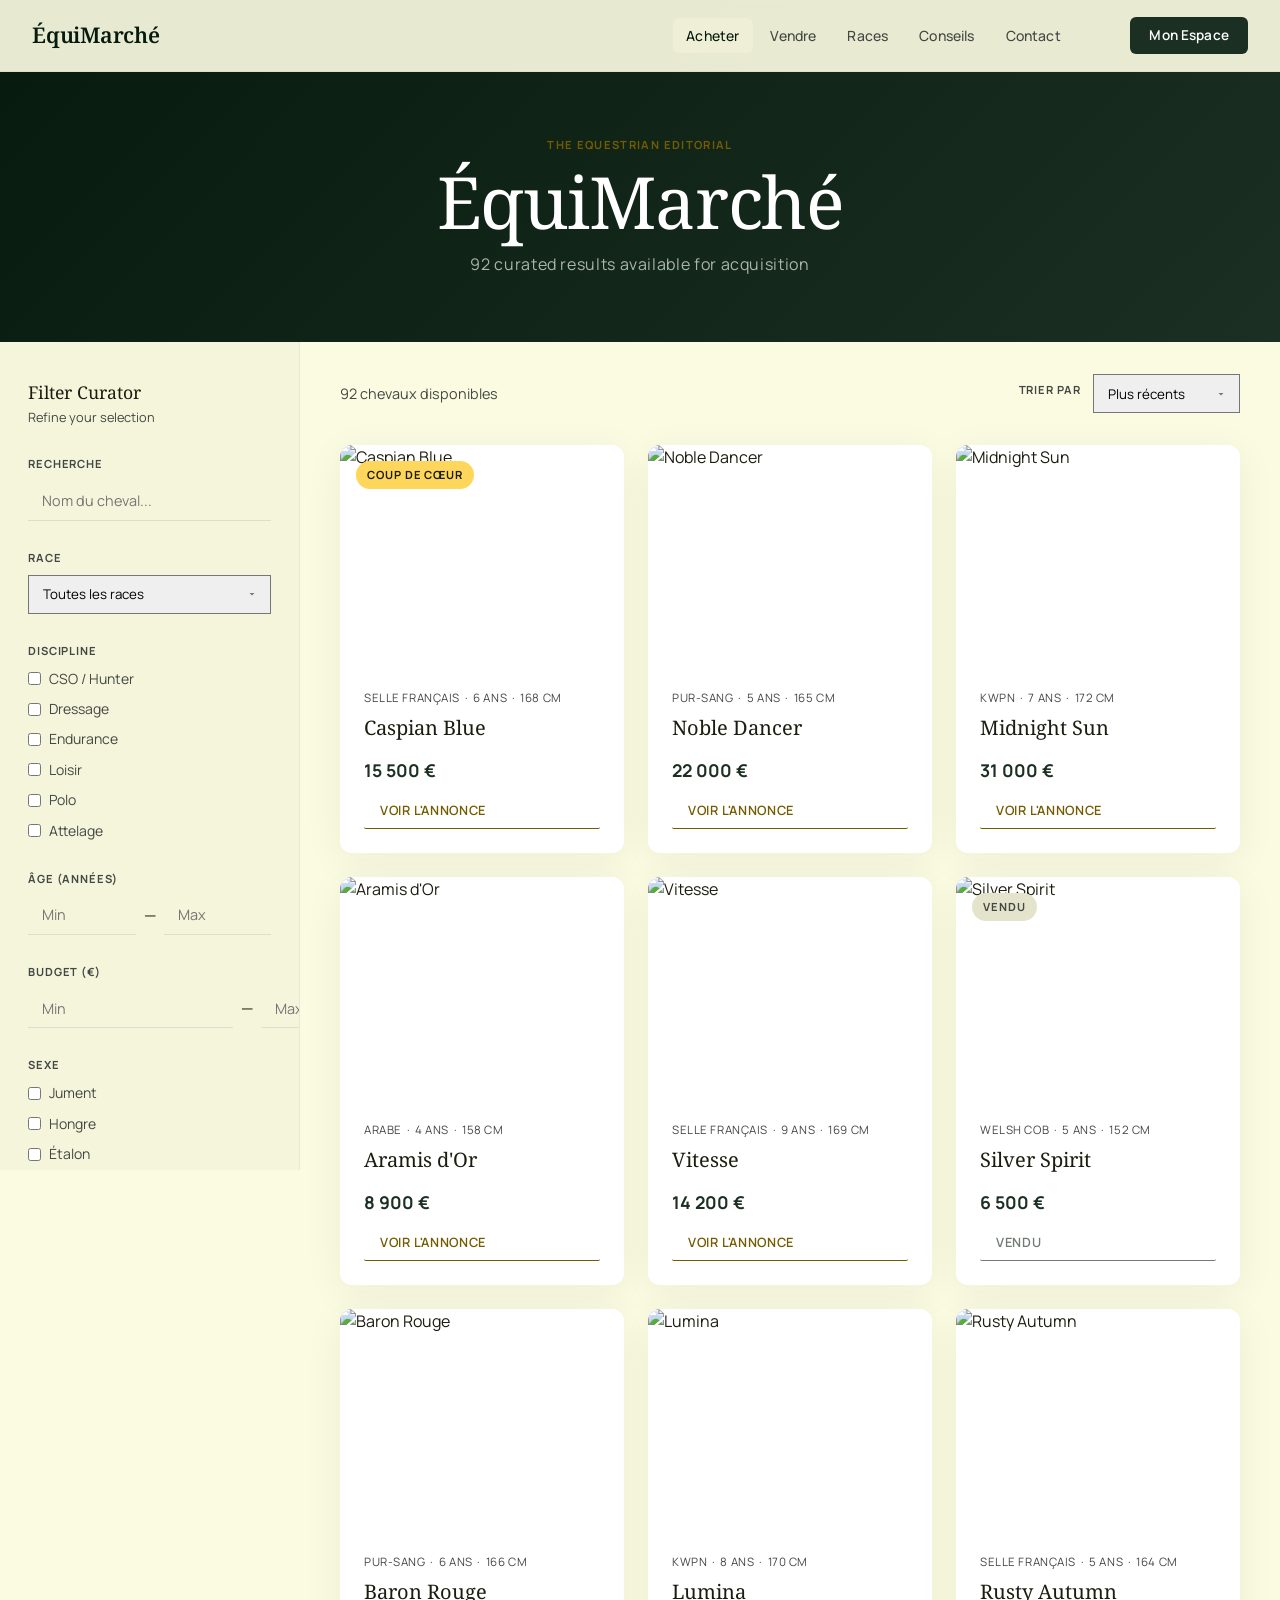
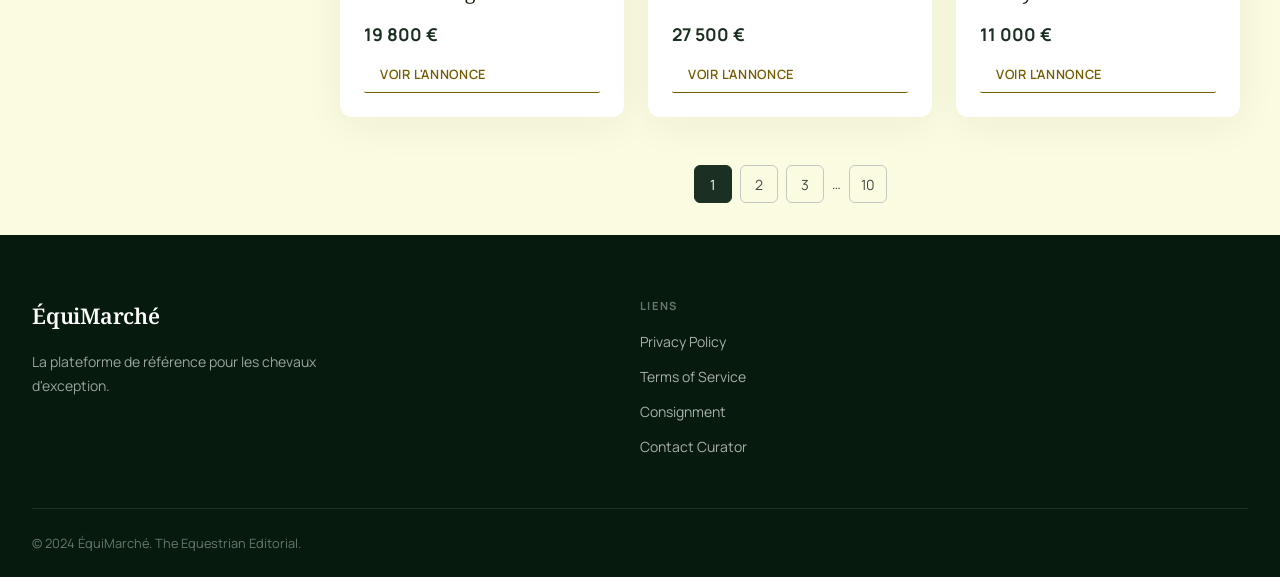
==== catalogue.html @ 73ddf12a "horse website stitch" ====
<!DOCTYPE html>
<html lang="fr">
<head>
  <meta charset="UTF-8">
  <meta name="viewport" content="width=device-width, initial-scale=1.0">
  <title>ÉquiMarché | The Equestrian Editorial — Catalogue</title>
  <meta name="description" content="92 chevaux d'exception disponibles. Filtrez par race, âge, discipline et budget.">
  <link rel="preconnect" href="https://fonts.googleapis.com">
  <link rel="preconnect" href="https://fonts.gstatic.com" crossorigin>
  <link href="https://fonts.googleapis.com/css2?family=Noto+Serif:ital,wght@0,300;0,400;0,600;0,700;1,300;1,400&family=Manrope:wght@300;400;500;600;700&display=swap" rel="stylesheet">
  <link href="https://fonts.googleapis.com/icon?family=Material+Icons" rel="stylesheet">
  <link rel="stylesheet" href="styles.css">
</head>
<body>

  <!-- NAVBAR -->
  <nav class="navbar" id="navbar">
    <div class="nav-container">
      <a href="index.html" class="nav-logo">ÉquiMarché</a>
      <ul class="nav-links">
        <li><a href="catalogue.html" class="active">Acheter</a></li>
        <li><a href="creer-annonce.html">Vendre</a></li>
        <li><a href="#">Races</a></li>
        <li><a href="#">Conseils</a></li>
        <li><a href="#">Contact</a></li>
      </ul>
      <div class="nav-actions">
        <a href="dashboard.html" class="btn-nav">Mon Espace</a>
      </div>
    </div>
  </nav>

  <!-- CATALOGUE HEADER -->
  <section class="catalogue-header">
    <div class="container">
      <span class="section-tag">The Equestrian Editorial</span>
      <h1 class="catalogue-title">ÉquiMarché</h1>
      <p class="catalogue-subtitle">92 curated results available for acquisition</p>
    </div>
  </section>

  <!-- CATALOGUE LAYOUT -->
  <div class="catalogue-layout">

    <!-- FILTERS SIDEBAR -->
    <aside class="filter-sidebar" id="filterSidebar">
      <div class="filter-header">
        <h2 class="filter-title">Filter Curator</h2>
        <p class="filter-desc">Refine your selection</p>
      </div>

      <div class="filter-group">
        <label class="filter-label">Recherche</label>
        <input type="text" placeholder="Nom du cheval..." class="filter-input" id="search-input">
      </div>

      <div class="filter-group">
        <label class="filter-label">Race</label>
        <select class="filter-select" id="filter-race">
          <option value="">Toutes les races</option>
          <option>Selle Français</option>
          <option>Pur-Sang</option>
          <option>KWPN</option>
          <option>Arabe</option>
          <option>Hanovrien</option>
          <option>Lusitanien</option>
          <option>Welsh Cob</option>
          <option>Oldenbourg</option>
        </select>
      </div>

      <div class="filter-group">
        <label class="filter-label">Discipline</label>
        <div class="filter-checkboxes">
          <label class="filter-check"><input type="checkbox"> CSO / Hunter</label>
          <label class="filter-check"><input type="checkbox"> Dressage</label>
          <label class="filter-check"><input type="checkbox"> Endurance</label>
          <label class="filter-check"><input type="checkbox"> Loisir</label>
          <label class="filter-check"><input type="checkbox"> Polo</label>
          <label class="filter-check"><input type="checkbox"> Attelage</label>
        </div>
      </div>

      <div class="filter-group">
        <label class="filter-label">Âge (années)</label>
        <div class="range-inputs">
          <input type="number" placeholder="Min" class="filter-input range" min="1" max="30" id="age-min">
          <span>—</span>
          <input type="number" placeholder="Max" class="filter-input range" min="1" max="30" id="age-max">
        </div>
      </div>

      <div class="filter-group">
        <label class="filter-label">Budget (€)</label>
        <div class="range-inputs">
          <input type="number" placeholder="Min" class="filter-input range" id="price-min">
          <span>—</span>
          <input type="number" placeholder="Max" class="filter-input range" id="price-max">
        </div>
      </div>

      <div class="filter-group">
        <label class="filter-label">Sexe</label>
        <div class="filter-checkboxes">
          <label class="filter-check"><input type="checkbox"> Jument</label>
          <label class="filter-check"><input type="checkbox"> Hongre</label>
          <label class="filter-check"><input type="checkbox"> Étalon</label>
        </div>
      </div>

      <button class="btn-primary filter-btn" id="apply-filters">Appliquer les filtres</button>
      <button class="btn-ghost filter-btn" id="reset-filters">Réinitialiser</button>
    </aside>

    <!-- HORSES GRID -->
    <main class="catalogue-main">
      <div class="catalogue-toolbar">
        <span class="result-count">92 chevaux disponibles</span>
        <div class="sort-wrap">
          <label class="filter-label" for="sort-select">Trier par</label>
          <select class="filter-select" id="sort-select">
            <option>Plus récents</option>
            <option>Prix croissant</option>
            <option>Prix décroissant</option>
            <option>Âge croissant</option>
          </select>
        </div>
      </div>

      <div class="catalogue-grid">

        <article class="horse-card" data-href="cheval-detail.html">
          <div class="horse-card__image-wrap">
            <img src="https://images.unsplash.com/photo-1553284965-83fd3e82fa5a?w=500&auto=format&fit=crop&q=80" alt="Caspian Blue" class="horse-card__img">
            <span class="horse-card__badge">Coup de cœur</span>
          </div>
          <div class="horse-card__body">
            <div class="horse-card__meta"><span>Selle Français</span><span class="dot">·</span><span>6 ans</span><span class="dot">·</span><span>168 cm</span></div>
            <h3 class="horse-card__name">Caspian Blue</h3>
            <p class="horse-card__price">15 500 €</p>
            <a href="cheval-detail.html" class="btn-card">Voir l'annonce</a>
          </div>
        </article>

        <article class="horse-card">
          <div class="horse-card__image-wrap">
            <img src="https://images.unsplash.com/photo-1598974357801-cbca100e65ca?w=500&auto=format&fit=crop&q=80" alt="Noble Dancer" class="horse-card__img">
          </div>
          <div class="horse-card__body">
            <div class="horse-card__meta"><span>Pur-Sang</span><span class="dot">·</span><span>5 ans</span><span class="dot">·</span><span>165 cm</span></div>
            <h3 class="horse-card__name">Noble Dancer</h3>
            <p class="horse-card__price">22 000 €</p>
            <a href="cheval-detail.html" class="btn-card">Voir l'annonce</a>
          </div>
        </article>

        <article class="horse-card">
          <div class="horse-card__image-wrap">
            <img src="https://images.unsplash.com/photo-1534773728-71b859d8a21f?w=500&auto=format&fit=crop&q=80" alt="Midnight Sun" class="horse-card__img">
          </div>
          <div class="horse-card__body">
            <div class="horse-card__meta"><span>KWPN</span><span class="dot">·</span><span>7 ans</span><span class="dot">·</span><span>172 cm</span></div>
            <h3 class="horse-card__name">Midnight Sun</h3>
            <p class="horse-card__price">31 000 €</p>
            <a href="cheval-detail.html" class="btn-card">Voir l'annonce</a>
          </div>
        </article>

        <article class="horse-card">
          <div class="horse-card__image-wrap">
            <img src="https://images.unsplash.com/photo-1566073771259-6a8506099945?w=500&auto=format&fit=crop&q=80" alt="Aramis d'Or" class="horse-card__img">
          </div>
          <div class="horse-card__body">
            <div class="horse-card__meta"><span>Arabe</span><span class="dot">·</span><span>4 ans</span><span class="dot">·</span><span>158 cm</span></div>
            <h3 class="horse-card__name">Aramis d'Or</h3>
            <p class="horse-card__price">8 900 €</p>
            <a href="cheval-detail.html" class="btn-card">Voir l'annonce</a>
          </div>
        </article>

        <article class="horse-card">
          <div class="horse-card__image-wrap">
            <img src="https://images.unsplash.com/photo-1643737773219-dcb9b6d3cde2?w=500&auto=format&fit=crop&q=80" alt="Vitesse" class="horse-card__img">
          </div>
          <div class="horse-card__body">
            <div class="horse-card__meta"><span>Selle Français</span><span class="dot">·</span><span>9 ans</span><span class="dot">·</span><span>169 cm</span></div>
            <h3 class="horse-card__name">Vitesse</h3>
            <p class="horse-card__price">14 200 €</p>
            <a href="cheval-detail.html" class="btn-card">Voir l'annonce</a>
          </div>
        </article>

        <article class="horse-card">
          <div class="horse-card__image-wrap">
            <img src="https://images.unsplash.com/photo-1481656023948-ce1d0e9c5857?w=500&auto=format&fit=crop&q=80" alt="Silver Spirit" class="horse-card__img">
            <span class="horse-card__badge horse-card__badge--sold">Vendu</span>
          </div>
          <div class="horse-card__body">
            <div class="horse-card__meta"><span>Welsh Cob</span><span class="dot">·</span><span>5 ans</span><span class="dot">·</span><span>152 cm</span></div>
            <h3 class="horse-card__name">Silver Spirit</h3>
            <p class="horse-card__price">6 500 €</p>
            <a href="cheval-detail.html" class="btn-card btn-card--disabled">Vendu</a>
          </div>
        </article>

        <article class="horse-card">
          <div class="horse-card__image-wrap">
            <img src="https://images.unsplash.com/photo-1556731834-d28ba6d95c78?w=500&auto=format&fit=crop&q=80" alt="Baron Rouge" class="horse-card__img">
          </div>
          <div class="horse-card__body">
            <div class="horse-card__meta"><span>Pur-Sang</span><span class="dot">·</span><span>6 ans</span><span class="dot">·</span><span>166 cm</span></div>
            <h3 class="horse-card__name">Baron Rouge</h3>
            <p class="horse-card__price">19 800 €</p>
            <a href="cheval-detail.html" class="btn-card">Voir l'annonce</a>
          </div>
        </article>

        <article class="horse-card">
          <div class="horse-card__image-wrap">
            <img src="https://images.unsplash.com/photo-1598974357801-cbca100e65ca?w=500&auto=format&fit=crop&q=80" alt="Lumina" class="horse-card__img">
          </div>
          <div class="horse-card__body">
            <div class="horse-card__meta"><span>KWPN</span><span class="dot">·</span><span>8 ans</span><span class="dot">·</span><span>170 cm</span></div>
            <h3 class="horse-card__name">Lumina</h3>
            <p class="horse-card__price">27 500 €</p>
            <a href="cheval-detail.html" class="btn-card">Voir l'annonce</a>
          </div>
        </article>

        <article class="horse-card">
          <div class="horse-card__image-wrap">
            <img src="https://images.unsplash.com/photo-1534773728-71b859d8a21f?w=500&auto=format&fit=crop&q=80" alt="Rusty Autumn" class="horse-card__img">
          </div>
          <div class="horse-card__body">
            <div class="horse-card__meta"><span>Selle Français</span><span class="dot">·</span><span>5 ans</span><span class="dot">·</span><span>164 cm</span></div>
            <h3 class="horse-card__name">Rusty Autumn</h3>
            <p class="horse-card__price">11 000 €</p>
            <a href="cheval-detail.html" class="btn-card">Voir l'annonce</a>
          </div>
        </article>

      </div>

      <!-- PAGINATION -->
      <div class="pagination">
        <button class="page-btn page-btn--active" id="page-1">1</button>
        <button class="page-btn" id="page-2">2</button>
        <button class="page-btn" id="page-3">3</button>
        <span class="page-ellipsis">…</span>
        <button class="page-btn" id="page-10">10</button>
      </div>
    </main>
  </div>

  <!-- FOOTER -->
  <footer class="footer">
    <div class="container">
      <div class="footer-grid">
        <div class="footer-brand">
          <a href="index.html" class="nav-logo">ÉquiMarché</a>
          <p>La plateforme de référence pour les chevaux d'exception.</p>
        </div>
        <div class="footer-col">
          <h4>Liens</h4>
          <ul>
            <li><a href="#">Privacy Policy</a></li>
            <li><a href="#">Terms of Service</a></li>
            <li><a href="#">Consignment</a></li>
            <li><a href="#">Contact Curator</a></li>
          </ul>
        </div>
      </div>
      <div class="footer-bottom">
        <span>© 2024 ÉquiMarché. The Equestrian Editorial.</span>
      </div>
    </div>
  </footer>

  <script src="main.js"></script>
</body>
</html>
---- styles.css ----
/* ============================================
   ÉQUIMARCHÉ — Design System CSS
   "The Digital Curator" — The Equestrian Editorial
   ============================================ */

/* --- TOKENS --- */
:root {
  --primary:           #061b0e;
  --primary-container: #1b3022;
  --secondary:         #735c00;
  --secondary-container: #fed65b;
  --surface:           #fbfbe2;
  --surface-low:       #f5f5dc;
  --surface-container: #efefd7;
  --surface-high:      #eaead1;
  --surface-highest:   #e4e4cc;
  --surface-bright:    #ffffff;
  --on-surface:        #1b1d0e;
  --on-surface-var:    #434843;
  --outline:           #737973;
  --outline-var:       #c3c8c1;
  --tertiary:          #8C7851;
  --gold:              #D4AF37;
  --error:             #ba1a1a;

  --font-serif: 'Noto Serif', Georgia, serif;
  --font-sans:  'Manrope', system-ui, sans-serif;

  --radius-sm: 0.125rem;
  --radius-md: 0.375rem;
  --radius-lg: 0.75rem;
  --radius-xl: 1.25rem;

  --shadow-ambient: 0 8px 40px rgba(27,29,14,0.06);
  --shadow-float:   0 20px 60px rgba(27,29,14,0.08);

  --nav-h: 72px;
  --transition: 0.25s ease;
}

/* --- RESET --- */
*, *::before, *::after { box-sizing: border-box; margin: 0; padding: 0; }
html { scroll-behavior: smooth; font-size: 16px; }
body {
  font-family: var(--font-sans);
  background: var(--surface);
  color: var(--on-surface);
  line-height: 1.6;
  -webkit-font-smoothing: antialiased;
}
img { display: block; max-width: 100%; height: auto; }
a { color: inherit; text-decoration: none; }
ul { list-style: none; }
button { cursor: pointer; font-family: inherit; }
input, select, textarea { font-family: inherit; }

/* --- TYPOGRAPHY --- */
h1, h2, h3, h4 { font-family: var(--font-serif); line-height: 1.2; color: var(--on-surface); }
h1 { font-size: clamp(2.5rem, 6vw, 4rem); font-weight: 400; letter-spacing: -0.02em; }
h2 { font-size: clamp(1.6rem, 4vw, 2.4rem); font-weight: 400; }
h3 { font-size: 1.3rem; font-weight: 400; }
em { font-style: italic; }

/* --- LAYOUT --- */
.container { max-width: 1280px; margin: 0 auto; padding: 0 2rem; }

/* ============================================
   NAVBAR
   ============================================ */
.navbar {
  position: fixed; top: 0; left: 0; right: 0; z-index: 100;
  height: var(--nav-h);
  background: rgba(251,251,226,0.92);
  backdrop-filter: blur(16px);
  border-bottom: 1px solid rgba(195,200,193,0.3);
  transition: box-shadow var(--transition);
}
.navbar.scrolled { box-shadow: var(--shadow-ambient); }
.nav-container {
  max-width: 1280px; margin: 0 auto; padding: 0 2rem;
  height: 100%; display: flex; align-items: center; gap: 2.5rem;
}
.nav-logo {
  font-family: var(--font-serif);
  font-size: 1.35rem; font-weight: 600; letter-spacing: -0.01em;
  color: var(--primary); white-space: nowrap;
}
.nav-links {
  display: flex; gap: 0.25rem; margin-left: auto;
}
.nav-links a {
  font-size: 0.875rem; font-weight: 500; letter-spacing: 0.01em;
  color: var(--on-surface-var); padding: 0.5rem 0.85rem; border-radius: var(--radius-md);
  transition: color var(--transition), background var(--transition);
}
.nav-links a:hover, .nav-links a.active { color: var(--primary); background: var(--surface-container); }
.nav-actions { margin-left: 1rem; }

/* --- BUTTONS --- */
.btn-primary {
  display: inline-flex; align-items: center; gap: 0.5rem;
  padding: 0.7rem 1.6rem; border-radius: var(--radius-md); border: none;
  background: linear-gradient(135deg, var(--primary), var(--primary-container));
  color: #fff; font-family: var(--font-sans); font-size: 0.9rem; font-weight: 600;
  letter-spacing: 0.01em; cursor: pointer;
  transition: opacity var(--transition), transform var(--transition), box-shadow var(--transition);
  box-shadow: 0 4px 20px rgba(6,27,14,0.25);
}
.btn-primary:hover { opacity: 0.9; transform: translateY(-1px); box-shadow: 0 8px 28px rgba(6,27,14,0.3); }

.btn-secondary {
  display: inline-flex; align-items: center; gap: 0.5rem;
  padding: 0.7rem 1.6rem; border-radius: var(--radius-md); border: none;
  background: var(--secondary-container); color: var(--on-surface);
  font-family: var(--font-sans); font-size: 0.9rem; font-weight: 600;
  cursor: pointer; transition: opacity var(--transition), transform var(--transition);
}
.btn-secondary:hover { opacity: 0.85; transform: translateY(-1px); }

.btn-ghost {
  display: inline-flex; align-items: center; gap: 0.5rem;
  padding: 0.65rem 1.4rem; border-radius: var(--radius-md);
  border: 1px solid rgba(195,200,193,0.5);
  background: transparent; color: var(--on-surface-var);
  font-family: var(--font-sans); font-size: 0.875rem; font-weight: 500;
  cursor: pointer; transition: all var(--transition);
}
.btn-ghost:hover { background: var(--surface-container); color: var(--on-surface); border-color: var(--outline-var); }

.btn-nav {
  display: inline-flex; align-items: center;
  padding: 0.5rem 1.2rem; border-radius: var(--radius-md);
  background: var(--primary-container); color: #fff;
  font-size: 0.85rem; font-weight: 600; letter-spacing: 0.01em;
  transition: opacity var(--transition);
}
.btn-nav:hover { opacity: 0.85; }

.btn-card {
  display: inline-flex; align-items: center;
  padding: 0.5rem 1rem; border-radius: var(--radius-sm);
  background: transparent; color: var(--secondary);
  font-size: 0.8rem; font-weight: 600; letter-spacing: 0.05em; text-transform: uppercase;
  border-bottom: 1px solid var(--secondary);
  transition: opacity var(--transition);
}
.btn-card:hover { opacity: 0.7; }
.btn-card--disabled { color: var(--outline); border-color: var(--outline); pointer-events: none; }
.btn-lg { padding: 0.85rem 2rem; font-size: 1rem; }
.btn-sm { padding: 0.4rem 0.9rem; font-size: 0.8rem; }
.btn-add-row { margin-top: 0.75rem; color: var(--secondary); border-color: var(--secondary-container); }

/* ============================================
   HERO (Homepage)
   ============================================ */
.hero {
  min-height: 100vh; display: grid; grid-template-columns: 1fr 1fr;
  padding-top: var(--nav-h); overflow: hidden; position: relative;
  background: var(--surface-low);
}
.hero-bg {
  position: absolute; inset: 0; z-index: 0;
  background: linear-gradient(160deg, var(--surface-low) 0%, var(--surface) 50%, var(--surface-container) 100%);
}
.hero-content {
  position: relative; z-index: 1;
  padding: 6rem 4rem 4rem 2rem; display: flex; flex-direction: column; justify-content: center; gap: 1.5rem;
  max-width: 680px; margin: 0 auto;
}
.hero-label {
  font-family: var(--font-sans); font-size: 0.72rem; font-weight: 700;
  letter-spacing: 0.12em; text-transform: uppercase; color: var(--secondary);
}
.hero-title {
  font-size: clamp(3rem, 6vw, 5.5rem);
  font-weight: 300; letter-spacing: -0.03em; line-height: 1.05;
}
.hero-subtitle { font-size: 1.05rem; color: var(--on-surface-var); max-width: 480px; line-height: 1.7; }
.hero-cta { display: flex; gap: 1rem; flex-wrap: wrap; }
.hero-stats {
  display: flex; align-items: center; gap: 1.5rem;
  padding-top: 1.5rem; border-top: 1px solid rgba(195,200,193,0.4);
}
.stat { display: flex; flex-direction: column; gap: 0.15rem; }
.stat-number { font-family: var(--font-serif); font-size: 1.6rem; font-weight: 700; color: var(--primary-container); }
.stat-label { font-size: 0.72rem; color: var(--on-surface-var); letter-spacing: 0.05em; text-transform: uppercase; }
.stat-divider { width: 1px; height: 40px; background: var(--outline-var); opacity: 0.5; }

.hero-image-block {
  position: relative; z-index: 1;
  display: flex; align-items: center; justify-content: center;
  padding: calc(var(--nav-h) + 3rem) 2rem 3rem;
  overflow: hidden;
}
.hero-image-frame {
  width: 100%; max-width: 560px;
  border-radius: var(--radius-xl); overflow: hidden;
  box-shadow: var(--shadow-float);
  margin-top: -2rem;
}
.hero-img { width: 100%; height: 520px; object-fit: cover; }

/* ============================================
   SECTIONS — Shared
   ============================================ */
.section-featured, .section-how, .section-testimonials {
  padding: 6rem 0;
}
.section-featured { background: var(--surface); }
.section-how { background: var(--surface-low); }
.section-testimonials { background: var(--surface-container); }

.section-header {
  display: flex; flex-wrap: wrap; align-items: baseline; gap: 1rem;
  margin-bottom: 3.5rem;
}
.section-tag {
  font-size: 0.7rem; font-weight: 700; letter-spacing: 0.12em; text-transform: uppercase;
  color: var(--secondary); display: block; width: 100%; margin-bottom: 0.25rem;
}
.section-title { flex: 1; }
.section-link {
  font-size: 0.85rem; font-weight: 600; color: var(--secondary); letter-spacing: 0.03em;
  transition: opacity var(--transition);
}
.section-link:hover { opacity: 0.7; }
.section-desc { color: var(--on-surface-var); font-size: 1rem; margin-top: 0.5rem; max-width: 520px; }

/* ============================================
   HORSE CARDS
   ============================================ */
.horses-grid {
  display: grid; grid-template-columns: repeat(3, 1fr); gap: 1.5rem;
}
.horse-card--large { grid-column: span 2; }

.horse-card {
  background: var(--surface-bright); border-radius: var(--radius-lg);
  overflow: hidden; box-shadow: var(--shadow-ambient);
  transition: transform var(--transition), box-shadow var(--transition);
  display: flex; flex-direction: column;
}
.horse-card:hover { transform: translateY(-4px); box-shadow: var(--shadow-float); }

.horse-card__image-wrap { position: relative; overflow: hidden; }
.horse-card--large .horse-card__image-wrap { height: 340px; }
.horse-card:not(.horse-card--large) .horse-card__image-wrap { height: 220px; }
.horse-card__img { width: 100%; height: 100%; object-fit: cover; transition: transform 0.4s ease; }
.horse-card:hover .horse-card__img { transform: scale(1.04); }

.horse-card__badge {
  position: absolute; top: 1rem; left: 1rem;
  background: var(--secondary-container); color: var(--on-surface);
  font-size: 0.7rem; font-weight: 700; letter-spacing: 0.08em; text-transform: uppercase;
  padding: 0.3rem 0.7rem; border-radius: 999px;
}
.horse-card__badge--sold { background: var(--surface-highest); color: var(--on-surface-var); }

.horse-card__body { padding: 1.5rem; display: flex; flex-direction: column; gap: 0.5rem; flex: 1; }
.horse-card__meta { font-size: 0.72rem; color: var(--on-surface-var); letter-spacing: 0.05em; text-transform: uppercase; }
.dot { margin: 0 0.3rem; }
.horse-card__name { font-family: var(--font-serif); font-size: 1.25rem; font-weight: 400; }
.horse-card__price { font-size: 1.1rem; font-weight: 700; color: var(--primary-container); margin-top: auto; padding-top: 0.5rem; }

/* ============================================
   HOW IT WORKS
   ============================================ */
.steps-grid { display: grid; grid-template-columns: repeat(3, 1fr); gap: 2rem; margin-bottom: 3rem; }
.step-card {
  background: var(--surface-bright); border-radius: var(--radius-lg);
  padding: 2.5rem 2rem; box-shadow: var(--shadow-ambient);
}
.step-number {
  font-family: var(--font-serif); font-size: 3rem; font-weight: 300;
  color: var(--outline-var); line-height: 1; display: block; margin-bottom: 1rem;
}
.step-title { font-size: 1.2rem; margin-bottom: 0.75rem; }
.step-desc { font-size: 0.9rem; color: var(--on-surface-var); line-height: 1.7; }

.trust-pills { display: flex; flex-wrap: wrap; gap: 0.75rem; }
.pill {
  display: flex; align-items: center; gap: 0.5rem;
  background: var(--surface-bright); border-radius: 999px;
  padding: 0.5rem 1.2rem; font-size: 0.85rem; font-weight: 500;
  box-shadow: var(--shadow-ambient);
}
.pill .material-icons { font-size: 1rem; color: var(--secondary); }

/* ============================================
   TESTIMONIALS
   ============================================ */
.testimonials-grid { display: grid; grid-template-columns: repeat(3, 1fr); gap: 1.5rem; }
.testimonial-card {
  background: var(--surface-bright); border-radius: var(--radius-lg);
  padding: 2rem; display: flex; flex-direction: column; gap: 1.5rem;
  box-shadow: var(--shadow-ambient);
}
.testimonial-quote { font-size: 0.95rem; color: var(--on-surface-var); line-height: 1.7; font-style: italic; }
.testimonial-author { display: flex; align-items: center; gap: 1rem; }
.author-avatar {
  width: 44px; height: 44px; border-radius: 50%;
  background: linear-gradient(135deg, var(--primary), var(--primary-container));
  color: #fff; font-size: 0.8rem; font-weight: 700;
  display: flex; align-items: center; justify-content: center;
  flex-shrink: 0;
}
.testimonial-author strong { display: block; font-size: 0.9rem; }
.testimonial-author span { font-size: 0.78rem; color: var(--on-surface-var); }

/* ============================================
   NEWSLETTER
   ============================================ */
.section-newsletter {
  background: var(--primary-container); padding: 5rem 0;
}
.newsletter-inner {
  display: flex; align-items: center; gap: 3rem; flex-wrap: wrap;
}
.newsletter-text { flex: 1; }
.newsletter-text h2 { color: #fff; font-size: clamp(1.4rem, 3vw, 2rem); }
.newsletter-text p { color: rgba(255,255,255,0.7); margin-top: 0.5rem; font-size: 0.95rem; }
.newsletter-form { display: flex; gap: 0.75rem; flex-shrink: 0; }
.newsletter-input {
  padding: 0.75rem 1.25rem; border-radius: var(--radius-md);
  border: 1px solid rgba(255,255,255,0.2); background: rgba(255,255,255,0.12);
  color: #fff; font-size: 0.9rem; min-width: 260px;
  transition: border-color var(--transition);
}
.newsletter-input::placeholder { color: rgba(255,255,255,0.5); }
.newsletter-input:focus { outline: none; border-color: var(--secondary-container); }

/* ============================================
   FOOTER
   ============================================ */
.footer { background: var(--primary); color: rgba(255,255,255,0.8); padding: 4rem 0 0; }
.footer-grid { display: grid; grid-template-columns: 2fr 1fr 1fr; gap: 3rem; padding-bottom: 3rem; }
.footer .nav-logo { color: #fff; display: block; margin-bottom: 1rem; }
.footer-brand p { font-size: 0.875rem; color: rgba(255,255,255,0.6); line-height: 1.7; max-width: 300px; }
.footer-col h4 { font-size: 0.7rem; font-weight: 700; letter-spacing: 0.12em; text-transform: uppercase; color: rgba(255,255,255,0.4); margin-bottom: 1rem; font-family: var(--font-sans); }
.footer-col ul { display: flex; flex-direction: column; gap: 0.6rem; }
.footer-col a { font-size: 0.875rem; color: rgba(255,255,255,0.65); transition: color var(--transition); }
.footer-col a:hover { color: #fff; }
.footer-bottom {
  display: flex; align-items: center; justify-content: space-between; flex-wrap: wrap; gap: 1rem;
  border-top: 1px solid rgba(255,255,255,0.1); padding: 1.5rem 0;
  font-size: 0.8rem; color: rgba(255,255,255,0.4);
}
.footer-links-inline { display: flex; gap: 1.5rem; flex-wrap: wrap; }
.footer-links-inline a { color: rgba(255,255,255,0.4); font-size: 0.8rem; transition: color var(--transition); }
.footer-links-inline a:hover { color: rgba(255,255,255,0.8); }
.footer--minimal { padding-top: 0; }
.footer--minimal .footer-bottom { border-top: 1px solid rgba(255,255,255,0.1); }

/* ============================================
   CATALOGUE PAGE
   ============================================ */
.catalogue-header {
  background: linear-gradient(135deg, var(--primary), var(--primary-container));
  color: #fff; padding: calc(var(--nav-h) + 4rem) 0 4rem; text-align: center;
}
.catalogue-title { font-size: clamp(2.5rem, 6vw, 4.5rem); color: #fff; }
.catalogue-subtitle { color: rgba(255,255,255,0.65); margin-top: 0.5rem; font-size: 1rem; letter-spacing: 0.04em; }

.catalogue-layout {
  display: grid; grid-template-columns: 300px 1fr; gap: 0;
  min-height: 80vh; align-items: start;
}

/* Filter Sidebar */
.filter-sidebar {
  background: var(--surface-low); padding: 2.5rem 1.75rem;
  border-right: 1px solid rgba(195,200,193,0.3);
  position: sticky; top: var(--nav-h); height: calc(100vh - var(--nav-h)); overflow-y: auto;
  display: flex; flex-direction: column; gap: 1.75rem;
}
.filter-title { font-size: 1.1rem; font-family: var(--font-serif); }
.filter-desc { font-size: 0.8rem; color: var(--on-surface-var); margin-top: 0.25rem; }
.filter-label { font-size: 0.7rem; font-weight: 700; letter-spacing: 0.08em; text-transform: uppercase; color: var(--on-surface-var); display: block; margin-bottom: 0.5rem; }
.filter-group { display: flex; flex-direction: column; }
.filter-input {
  padding: 0.6rem 0.9rem; border: none; border-bottom: 1px solid rgba(195,200,193,0.5);
  background: transparent; color: var(--on-surface); font-size: 0.9rem;
  transition: border-color var(--transition); border-radius: 0;
}
.filter-input:focus { outline: none; border-color: var(--secondary); }
.filter-select { padding: 0.6rem 0.9rem; appearance: none; cursor: pointer; background-image: url("data:image/svg+xml,%3Csvg xmlns='http://www.w3.org/2000/svg' width='12' height='12' viewBox='0 0 24 24'%3E%3Cpath fill='%23737973' d='M7 10l5 5 5-5z'/%3E%3C/svg%3E"); background-repeat: no-repeat; background-position: right 0.75rem center; padding-right: 2rem; }
.filter-checkboxes { display: flex; flex-direction: column; gap: 0.5rem; }
.filter-check { display: flex; align-items: center; gap: 0.5rem; font-size: 0.875rem; color: var(--on-surface-var); cursor: pointer; }
.filter-check input { accent-color: var(--secondary); }
.range-inputs { display: flex; align-items: center; gap: 0.5rem; }
.filter-input.range { flex: 1; }
.filter-btn { width: 100%; justify-content: center; }

/* Catalogue Main */
.catalogue-main { padding: 2rem 2.5rem; }
.catalogue-toolbar { display: flex; align-items: center; justify-content: space-between; margin-bottom: 2rem; flex-wrap: wrap; gap: 1rem; }
.result-count { font-size: 0.9rem; color: var(--on-surface-var); }
.sort-wrap { display: flex; align-items: center; gap: 0.75rem; }
.catalogue-grid { display: grid; grid-template-columns: repeat(3, 1fr); gap: 1.5rem; }

/* Pagination */
.pagination { display: flex; justify-content: center; gap: 0.5rem; margin-top: 3rem; }
.page-btn {
  width: 38px; height: 38px; border-radius: var(--radius-md);
  border: 1px solid var(--outline-var); background: transparent;
  font-size: 0.875rem; cursor: pointer; color: var(--on-surface-var);
  transition: all var(--transition);
}
.page-btn:hover { background: var(--surface-container); }
.page-btn--active { background: var(--primary-container); color: #fff; border-color: var(--primary-container); }
.page-ellipsis { display: flex; align-items: center; color: var(--on-surface-var); font-size: 0.875rem; }

/* ============================================
   DETAIL PAGE
   ============================================ */
.breadcrumb-bar { background: var(--surface-low); padding: calc(var(--nav-h) + 1rem) 0 0.75rem; }
.breadcrumb { display: flex; align-items: center; gap: 0.25rem; font-size: 0.8rem; color: var(--on-surface-var); }
.breadcrumb a:hover { color: var(--secondary); }
.breadcrumb .material-icons { font-size: 1rem; }
.breadcrumb span:last-child { color: var(--on-surface); font-weight: 500; }

.detail-layout { background: var(--surface-low); padding: 2.5rem 0; }
.detail-container { display: grid; grid-template-columns: 1fr 420px; gap: 3rem; align-items: start; }

.gallery-main { border-radius: var(--radius-lg); overflow: hidden; box-shadow: var(--shadow-float); }
.gallery-main-img { width: 100%; height: 500px; object-fit: cover; transition: opacity var(--transition); }
.gallery-thumbs { display: flex; gap: 0.75rem; margin-top: 0.75rem; }
.gallery-thumb {
  width: 80px; height: 60px; object-fit: cover; border-radius: var(--radius-md);
  cursor: pointer; opacity: 0.6; transition: opacity var(--transition);
  border: 2px solid transparent;
}
.gallery-thumb:hover, .gallery-thumb.active { opacity: 1; border-color: var(--secondary); }

.detail-tag-row { display: flex; align-items: center; gap: 0.5rem; flex-wrap: wrap; }
.detail-tag {
  font-size: 0.7rem; font-weight: 700; letter-spacing: 0.08em; text-transform: uppercase;
  background: var(--surface-container); padding: 0.3rem 0.75rem; border-radius: 999px;
  color: var(--on-surface-var);
}
.btn-favorite {
  margin-left: auto; background: var(--surface-bright); border: 1px solid var(--outline-var);
  border-radius: 50%; width: 40px; height: 40px; display: flex; align-items: center; justify-content: center;
  transition: all var(--transition); color: var(--on-surface-var);
}
.btn-favorite:hover { background: var(--surface-container); }
.btn-favorite .material-icons { font-size: 1.2rem; }

.detail-horse-name { font-size: clamp(2rem, 4vw, 2.8rem); margin: 0.5rem 0; }
.detail-price { font-size: 1.8rem; font-weight: 700; color: var(--primary-container); }
.detail-location { display: flex; align-items: center; gap: 0.25rem; font-size: 0.875rem; color: var(--on-surface-var); margin-top: 0.25rem; }
.detail-location .material-icons { font-size: 1rem; color: var(--secondary); }

.detail-specs-grid { display: grid; grid-template-columns: 1fr 1fr; gap: 0; margin: 1.5rem 0; }
.spec-item {
  padding: 0.85rem 0; display: flex; flex-direction: column; gap: 0.2rem;
  border-bottom: 1px solid rgba(195,200,193,0.4);
}
.spec-label { font-size: 0.68rem; font-weight: 700; letter-spacing: 0.08em; text-transform: uppercase; color: var(--on-surface-var); }
.spec-value { font-size: 0.95rem; font-weight: 600; }
.detail-cta-block { display: flex; flex-direction: column; gap: 0.75rem; margin-top: 1rem; }
.detail-cta-block .btn-primary, .detail-cta-block .btn-secondary { justify-content: center; }

/* Detail Body */
.detail-section { background: var(--surface); padding: 4rem 0; }
.detail-body { display: grid; grid-template-columns: 1fr 320px; gap: 3rem; align-items: start; }
.detail-block { margin-bottom: 3rem; }
.detail-block-title { font-size: 1.2rem; margin-bottom: 1.25rem; padding-bottom: 0.5rem; border-bottom: 2px solid var(--secondary-container); }

.curator-quote {
  background: linear-gradient(135deg, var(--primary), var(--primary-container));
  color: #fff; border-radius: var(--radius-lg); padding: 2.5rem;
  margin-bottom: 2.5rem; position: relative;
}
.curator-icon { position: absolute; top: 1.5rem; right: 2rem; font-size: 2rem; opacity: 0.3; }
.curator-quote blockquote { font-family: var(--font-serif); font-size: 1.05rem; line-height: 1.7; font-style: italic; }
.curator-quote cite { font-size: 0.75rem; letter-spacing: 0.08em; text-transform: uppercase; opacity: 0.6; display: block; margin-top: 1rem; }

.detail-block p { color: var(--on-surface-var); line-height: 1.8; margin-bottom: 1rem; }

.competition-list { display: flex; flex-direction: column; }
.competition-item {
  display: flex; align-items: baseline; gap: 2rem; padding: 0.9rem 0;
  border-bottom: 1px solid rgba(195,200,193,0.3);
}
.comp-date { font-size: 0.75rem; color: var(--on-surface-var); letter-spacing: 0.04em; white-space: nowrap; min-width: 90px; }
.comp-event { font-size: 0.95rem; font-weight: 500; }

.vet-cards { display: flex; flex-direction: column; gap: 1rem; }
.vet-card {
  display: flex; align-items: flex-start; gap: 1rem;
  background: var(--surface-low); border-radius: var(--radius-md); padding: 1.25rem;
}
.vet-icon { color: var(--secondary); flex-shrink: 0; }
.vet-card strong { display: block; font-size: 0.9rem; margin-bottom: 0.25rem; }
.vet-card p { font-size: 0.85rem; color: var(--on-surface-var); margin: 0; }

.location-block { display: flex; align-items: center; gap: 1rem; background: var(--surface-low); border-radius: var(--radius-md); padding: 1.5rem; }
.location-pin { font-size: 2rem; color: var(--secondary); }
.location-name { display: block; font-weight: 600; font-size: 1rem; }
.location-note { font-size: 0.85rem; color: var(--on-surface-var); }

/* Contact form on detail page */
.contact-form { display: flex; flex-direction: column; gap: 1.25rem; }
.form-row { display: grid; grid-template-columns: 1fr 1fr; gap: 1.25rem; }
.form-group { display: flex; flex-direction: column; gap: 0.4rem; }
.form-label { font-size: 0.72rem; font-weight: 700; letter-spacing: 0.06em; text-transform: uppercase; color: var(--on-surface-var); }
.form-input {
  padding: 0.75rem 1rem; border: none; border-bottom: 1px solid rgba(195,200,193,0.5);
  background: var(--surface-low); border-radius: var(--radius-sm 0 0 var(--radius-sm));
  font-size: 0.95rem; color: var(--on-surface); transition: border-color var(--transition);
}
.form-input:focus { outline: none; border-color: var(--secondary); }
.form-textarea {
  padding: 0.75rem 1rem; border: 1px solid rgba(195,200,193,0.4);
  background: var(--surface-low); border-radius: var(--radius-md);
  font-size: 0.95rem; color: var(--on-surface); resize: vertical;
  transition: border-color var(--transition);
}
.form-textarea:focus { outline: none; border-color: var(--secondary); }

/* Similar horses sidebar */
.detail-sidebar { position: sticky; top: calc(var(--nav-h) + 2rem); }
.similar-list { display: flex; flex-direction: column; gap: 1rem; }
.similar-card { display: flex; gap: 1rem; align-items: center; }
.similar-img { width: 72px; height: 56px; object-fit: cover; border-radius: var(--radius-md); flex-shrink: 0; }
.similar-info { display: flex; flex-direction: column; gap: 0.15rem; }
.similar-info strong { font-size: 0.9rem; }
.similar-info span { font-size: 0.75rem; color: var(--on-surface-var); }
.similar-price { font-weight: 700; color: var(--primary-container); font-size: 0.9rem !important; }

/* ============================================
   FORM PAGE (Créer Annonce)
   ============================================ */
.form-page-hero {
  background: linear-gradient(160deg, var(--primary), var(--primary-container) 70%, #2d4e37 100%);
  color: #fff; padding: calc(var(--nav-h) + 3rem) 0 3rem;
}
.form-hero-title { font-size: clamp(2.2rem, 5vw, 3.5rem); color: #fff; margin: 0.5rem 0 1rem; }
.form-hero-subtitle { color: rgba(255,255,255,0.7); max-width: 520px; line-height: 1.7; }
.form-hero-content { margin-bottom: 2.5rem; }

.form-progress-bar { display: flex; align-items: center; gap: 0; }
.progress-step { display: flex; flex-direction: column; align-items: center; gap: 0.4rem; flex: 1; }
.progress-step:first-child { align-items: flex-start; }
.progress-step:last-child { align-items: flex-end; }
.progress-dot {
  width: 12px; height: 12px; border-radius: 50%;
  background: rgba(255,255,255,0.3); border: 2px solid rgba(255,255,255,0.5);
  transition: all var(--transition);
}
.progress-step.active .progress-dot { background: var(--secondary-container); border-color: var(--secondary-container); box-shadow: 0 0 0 4px rgba(254,214,91,0.3); }
.progress-step span { font-size: 0.68rem; color: rgba(255,255,255,0.6); letter-spacing: 0.05em; }
.progress-step.active span { color: #fff; font-weight: 600; }
.progress-line { flex: 1; height: 2px; background: rgba(255,255,255,0.2); margin-bottom: 1.1rem; margin-top: 5px; }

.form-page-body { background: var(--surface-low); padding: 4rem 0; }
.form-layout { display: grid; grid-template-columns: 1fr 320px; gap: 3rem; align-items: start; }

/* Form Steps */
.form-step { display: none; }
.form-step.active { display: block; }
.form-section-header { display: flex; align-items: flex-start; gap: 1.25rem; margin-bottom: 2rem; }
.form-step-number {
  font-family: var(--font-serif); font-size: 3.5rem; font-weight: 300;
  color: var(--outline-var); line-height: 1; flex-shrink: 0; width: 64px;
}
.form-section-title { font-size: 1.5rem; margin-bottom: 0.25rem; }
.form-section-desc { font-size: 0.9rem; color: var(--on-surface-var); }

.form-grid { display: grid; grid-template-columns: 1fr 1fr; gap: 1.5rem; }
.form-group--full { grid-column: span 2; }
.required { color: var(--error); }
.form-select { appearance: none; cursor: pointer; background-image: url("data:image/svg+xml,%3Csvg xmlns='http://www.w3.org/2000/svg' width='12' height='12' viewBox='0 0 24 24'%3E%3Cpath fill='%23737973' d='M7 10l5 5 5-5z'/%3E%3C/svg%3E"); background-repeat: no-repeat; background-position: right 1rem center; padding-right: 2rem; }
.form-hint { font-size: 0.75rem; color: var(--on-surface-var); margin-top: 0.25rem; }

/* Tag input */
.tag-input-wrap {
  display: flex; flex-wrap: wrap; gap: 0.4rem; align-items: center;
  padding: 0.6rem 0.9rem; border-bottom: 1px solid rgba(195,200,193,0.5);
  background: var(--surface-low); min-height: 44px;
}
.tag-chip {
  background: var(--surface-container); color: var(--on-surface);
  font-size: 0.8rem; padding: 0.25rem 0.6rem; border-radius: 999px;
  display: flex; align-items: center; gap: 0.35rem;
}
.tag-chip button { background: none; border: none; cursor: pointer; color: var(--on-surface-var); font-size: 1rem; line-height: 1; padding: 0; }
.tag-input-field { border: none; background: transparent; font-size: 0.9rem; color: var(--on-surface); flex: 1; min-width: 120px; }
.tag-input-field:focus { outline: none; }

/* Upload zone */
.upload-zone {
  border: 2px dashed rgba(195,200,193,0.6); border-radius: var(--radius-lg);
  padding: 2.5rem; text-align: center; cursor: pointer;
  background: var(--surface-bright); transition: all var(--transition);
}
.upload-zone:hover, .upload-zone.dragover { border-color: var(--secondary); background: rgba(115,92,0,0.04); }
.upload-zone--sm { padding: 1.5rem; }
.upload-icon { font-size: 2.5rem; color: var(--outline-var); margin-bottom: 0.75rem; }
.upload-text { font-size: 0.95rem; font-weight: 500; margin-bottom: 0.25rem; }
.upload-hint { font-size: 0.78rem; color: var(--on-surface-var); }
.upload-preview { display: flex; flex-wrap: wrap; gap: 0.5rem; margin-top: 0.75rem; }
.preview-thumb { width: 80px; height: 60px; object-fit: cover; border-radius: var(--radius-md); }

/* Results rows */
.results-list { display: flex; flex-direction: column; gap: 0.75rem; }
.result-row { display: grid; grid-template-columns: 1fr 2fr auto; gap: 0.75rem; align-items: center; }
.btn-icon-remove {
  background: none; border: none; color: var(--on-surface-var); cursor: pointer;
  display: flex; align-items: center; padding: 0.25rem;
  transition: color var(--transition);
}
.btn-icon-remove:hover { color: var(--error); }

/* Contact prefs */
.contact-prefs { display: flex; gap: 1rem; flex-wrap: wrap; }
.pref-option {
  display: flex; align-items: center; gap: 0.5rem; cursor: pointer;
  background: var(--surface-bright); border: 1px solid var(--outline-var);
  border-radius: var(--radius-md); padding: 0.6rem 1rem;
  font-size: 0.875rem; transition: all var(--transition);
}
.pref-option:has(input:checked) { border-color: var(--secondary); background: rgba(115,92,0,0.06); }
.pref-option .material-icons { font-size: 1rem; color: var(--secondary); }
.terms-check { display: flex; align-items: flex-start; gap: 0.75rem; font-size: 0.875rem; }
.terms-check a { color: var(--secondary); text-decoration: underline; }

/* Form nav */
.form-nav { display: flex; gap: 1rem; margin-top: 2.5rem; padding-top: 2rem; border-top: 1px solid rgba(195,200,193,0.4); }

/* Form tips sidebar */
.form-tips-sidebar { display: flex; flex-direction: column; gap: 1.25rem; position: sticky; top: calc(var(--nav-h) + 2rem); }
.tips-card {
  background: var(--surface-bright); border-radius: var(--radius-lg);
  padding: 1.5rem; box-shadow: var(--shadow-ambient);
}
.tips-card--dark { background: var(--primary-container); color: #fff; }
.tips-card--dark h3, .tips-card--dark p { color: #fff; }
.tips-card--dark p { opacity: 0.8; }
.tips-icon { font-size: 1.5rem; color: var(--secondary); display: block; margin-bottom: 0.75rem; }
.tips-card--dark .tips-icon { color: var(--secondary-container); }
.tips-card h3 { font-size: 1rem; margin-bottom: 0.75rem; }
.tips-card p { font-size: 0.85rem; color: var(--on-surface-var); line-height: 1.6; }
.tips-list { display: flex; flex-direction: column; gap: 0.6rem; padding-left: 1rem; }
.tips-list li { font-size: 0.82rem; color: var(--on-surface-var); line-height: 1.5; list-style: disc; }

/* Modal */
.modal-overlay {
  position: fixed; inset: 0; background: rgba(27,29,14,0.6);
  display: flex; align-items: center; justify-content: center; z-index: 200;
  backdrop-filter: blur(4px);
}
.modal {
  background: var(--surface-bright); border-radius: var(--radius-xl);
  padding: 3rem; max-width: 480px; text-align: center;
  box-shadow: var(--shadow-float); animation: modalIn 0.3s ease;
}
@keyframes modalIn { from { transform: scale(0.95); opacity: 0; } to { transform: scale(1); opacity: 1; } }
.modal-icon { font-size: 3.5rem; color: #4caf50; display: block; margin-bottom: 1rem; }
.modal h2 { margin-bottom: 0.75rem; }
.modal p { color: var(--on-surface-var); margin-bottom: 1.5rem; }

/* ============================================
   DASHBOARD PAGE
   ============================================ */
body.dashboard-page { background: var(--surface-container); }
.dashboard-layout { display: grid; grid-template-columns: 260px 1fr; min-height: 100vh; }

/* Sidebar */
.dashboard-sidebar {
  background: var(--primary); color: #fff;
  display: flex; flex-direction: column;
  position: sticky; top: 0; height: 100vh; overflow-y: auto;
}
.dash-logo { padding: 2rem 1.75rem 1.5rem; border-bottom: 1px solid rgba(255,255,255,0.1); }
.dashboard-sidebar .nav-logo { color: #fff; }
.dash-nav { padding: 1.5rem 0.75rem; display: flex; flex-direction: column; gap: 0.25rem; flex: 1; }
.dash-nav-item {
  display: flex; align-items: center; gap: 0.75rem;
  padding: 0.7rem 1rem; border-radius: var(--radius-md);
  color: rgba(255,255,255,0.6); font-size: 0.875rem; font-weight: 500;
  transition: all var(--transition); position: relative;
}
.dash-nav-item:hover { background: rgba(255,255,255,0.08); color: #fff; }
.dash-nav-item.active { background: rgba(255,255,255,0.12); color: #fff; }
.dash-nav-item .material-icons { font-size: 1.2rem; }
.badge {
  margin-left: auto; background: var(--secondary-container); color: var(--on-surface);
  font-size: 0.68rem; font-weight: 700; padding: 0.15rem 0.45rem; border-radius: 999px;
}
.dash-sidebar-bottom { padding: 1.5rem; border-top: 1px solid rgba(255,255,255,0.1); }
.elite-promo { display: flex; flex-direction: column; gap: 0.5rem; }
.elite-icon { font-size: 1.5rem; color: var(--secondary-container); }
.elite-promo strong { font-size: 0.875rem; color: #fff; }
.elite-promo p { font-size: 0.78rem; color: rgba(255,255,255,0.5); line-height: 1.4; }
.elite-btn { margin-top: 0.5rem; background: rgba(255,255,255,0.1); color: #fff; border: 1px solid rgba(255,255,255,0.2); }
.elite-btn:hover { background: rgba(255,255,255,0.2); }

/* Dashboard Main */
.dashboard-main { padding: 0 2.5rem 3rem; overflow-x: hidden; }
.dash-topbar {
  display: flex; align-items: center; justify-content: space-between;
  padding: 1.75rem 0 1.5rem; border-bottom: 1px solid rgba(195,200,193,0.4);
  margin-bottom: 2rem; gap: 1rem; flex-wrap: wrap;
}
.dash-greeting { font-size: clamp(1.3rem, 3vw, 1.8rem); }
.dash-subtitle { font-size: 0.875rem; color: var(--on-surface-var); margin-top: 0.15rem; }
.dash-topbar-actions { display: flex; align-items: center; gap: 1rem; }
.dash-avatar {
  width: 40px; height: 40px; border-radius: 50%;
  background: linear-gradient(135deg, var(--primary), var(--primary-container));
  color: #fff; font-size: 0.8rem; font-weight: 700; border: none;
  display: flex; align-items: center; justify-content: center; cursor: pointer;
}

/* Stats */
.dash-stats { display: grid; grid-template-columns: repeat(4, 1fr); gap: 1.25rem; margin-bottom: 2.5rem; }
.stat-card {
  background: var(--surface-bright); border-radius: var(--radius-lg);
  padding: 1.5rem; display: flex; align-items: flex-start; gap: 1rem;
  box-shadow: var(--shadow-ambient);
}
.stat-card__icon { color: var(--secondary); background: var(--secondary-container); border-radius: var(--radius-md); padding: 0.5rem; display: flex; align-items: center; justify-content: center; }
.stat-card__body { flex: 1; }
.stat-card__num { display: block; font-family: var(--font-serif); font-size: 1.8rem; font-weight: 400; line-height: 1.1; }
.stat-card__label { font-size: 0.78rem; color: var(--on-surface-var); letter-spacing: 0.03em; }
.stat-card__trend { margin-left: auto; font-size: 0.75rem; font-weight: 600; display: flex; align-items: center; gap: 0.15rem; }
.stat-card__trend.positive { color: #2e7d32; }
.stat-card__trend.neutral { color: var(--on-surface-var); }
.stat-card__trend .material-icons { font-size: 1rem; }

/* Dashboard section */
.dash-section { background: var(--surface-bright); border-radius: var(--radius-lg); padding: 2rem; margin-bottom: 1.5rem; box-shadow: var(--shadow-ambient); }
.dash-section-header { display: flex; align-items: baseline; justify-content: space-between; margin-bottom: 1.75rem; }
.dash-section-title { font-size: 1.15rem; }

/* Listings table */
.listings-table { display: flex; flex-direction: column; }
.listings-table-header {
  display: grid; grid-template-columns: 2fr 1fr 1fr 1fr 1fr;
  padding: 0.5rem 0 1rem; gap: 1rem;
  font-size: 0.68rem; font-weight: 700; letter-spacing: 0.08em; text-transform: uppercase;
  color: var(--on-surface-var); border-bottom: 1px solid rgba(195,200,193,0.4);
}
.listing-row {
  display: grid; grid-template-columns: 2fr 1fr 1fr 1fr 1fr;
  align-items: center; gap: 1rem; padding: 1rem 0;
  border-bottom: 1px solid rgba(195,200,193,0.25);
  transition: background var(--transition);
}
.listing-row:hover { background: var(--surface-low); margin: 0 -2rem; padding: 1rem 2rem; border-radius: var(--radius-md); }
.listing-row__horse { display: flex; align-items: center; gap: 0.75rem; }
.listing-row__img { width: 56px; height: 44px; object-fit: cover; border-radius: var(--radius-md); flex-shrink: 0; }
.listing-row__horse strong { display: block; font-size: 0.9rem; }
.listing-row__horse span { font-size: 0.75rem; color: var(--on-surface-var); }
.listing-row__data { font-size: 0.9rem; font-weight: 600; }
.listing-row__actions { display: flex; gap: 0.3rem; }
.btn-icon-sm {
  background: none; border: 1px solid var(--outline-var); border-radius: var(--radius-sm);
  width: 32px; height: 32px; display: flex; align-items: center; justify-content: center;
  cursor: pointer; color: var(--on-surface-var); transition: all var(--transition);
}
.btn-icon-sm:hover { background: var(--surface-container); color: var(--on-surface); }
.btn-icon-sm .material-icons { font-size: 1rem; }
.btn-icon-danger:hover { background: #ffeaea; color: var(--error); border-color: var(--error); }

/* Status pills */
.status-pill {
  font-size: 0.68rem; font-weight: 700; letter-spacing: 0.06em; text-transform: uppercase;
  padding: 0.3rem 0.75rem; border-radius: 999px; display: inline-flex;
}
.status-pill--active { background: #e8f5e9; color: #2e7d32; }
.status-pill--pending { background: var(--secondary-container); color: var(--on-surface); }
.status-pill--sold { background: var(--surface-highest); color: var(--on-surface-var); }

/* Activity feed */
.activity-feed { display: flex; flex-direction: column; }
.activity-item {
  display: flex; align-items: flex-start; gap: 1rem; padding: 1rem 0;
  border-bottom: 1px solid rgba(195,200,193,0.25);
}
.activity-icon {
  width: 36px; height: 36px; border-radius: 50%;flex-shrink: 0;
  display: flex; align-items: center; justify-content: center;
}
.activity-item--message .activity-icon { background: #e3f2fd; color: #1565c0; }
.activity-item--favorite .activity-icon { background: #fce4ec; color: #c62828; }
.activity-item--view .activity-icon { background: #f3e5f5; color: #6a1b9a; }
.activity-icon .material-icons { font-size: 1rem; }
.activity-body { flex: 1; }
.activity-title { font-weight: 600; font-size: 0.875rem; margin-bottom: 0.2rem; }
.activity-quote { font-size: 0.82rem; color: var(--on-surface-var); margin-bottom: 0.2rem; }
.activity-time { font-size: 0.72rem; color: var(--outline); }

/* Favorites grid */
.fav-grid { display: grid; grid-template-columns: repeat(auto-fill, minmax(200px, 1fr)); gap: 1rem; }
.fav-card { background: var(--surface-low); border-radius: var(--radius-lg); overflow: hidden; }
.fav-card__img { width: 100%; height: 140px; object-fit: cover; }
.fav-card__body { padding: 1rem; display: flex; flex-direction: column; gap: 0.25rem; }
.fav-card__body strong { font-size: 0.9rem; }
.fav-card__body span { font-size: 0.75rem; color: var(--on-surface-var); }
.fav-price { font-weight: 700; color: var(--primary-container) !important; font-size: 0.95rem !important; }
.fav-card .btn-card { margin-top: 0.5rem; }

/* ============================================
   RESPONSIVE
   ============================================ */
@media (max-width: 1024px) {
  .hero { grid-template-columns: 1fr; }
  .hero-image-block { display: none; }
  .horses-grid { grid-template-columns: 1fr 1fr; }
  .horse-card--large { grid-column: span 2; }
  .steps-grid, .testimonials-grid { grid-template-columns: 1fr 1fr; }
  .catalogue-layout { grid-template-columns: 260px 1fr; }
  .catalogue-grid { grid-template-columns: 1fr 1fr; }
  .detail-container { grid-template-columns: 1fr; }
  .detail-body { grid-template-columns: 1fr; }
  .detail-sidebar { position: static; }
  .dash-stats { grid-template-columns: repeat(2, 1fr); }
  .listings-table-header, .listing-row { grid-template-columns: 2fr 1fr 1fr 1fr; }
  .listing-row__actions { grid-column: span 4; justify-self: end; }
  .form-layout { grid-template-columns: 1fr; }
  .form-tips-sidebar { position: static; }
  .footer-grid { grid-template-columns: 1fr 1fr; }
}

@media (max-width: 768px) {
  .nav-links { display: none; }
  .horses-grid { grid-template-columns: 1fr; }
  .horse-card--large { grid-column: span 1; }
  .steps-grid, .testimonials-grid { grid-template-columns: 1fr; }
  .catalogue-layout { grid-template-columns: 1fr; }
  .filter-sidebar { position: static; height: auto; }
  .catalogue-grid { grid-template-columns: 1fr; }
  .dashboard-layout { grid-template-columns: 1fr; }
  .dashboard-sidebar { position: relative; height: auto; }
  .dash-stats { grid-template-columns: 1fr 1fr; }
  .listings-table-header { display: none; }
  .listing-row { grid-template-columns: 1fr; }
  .newsletter-inner { flex-direction: column; }
  .newsletter-form { flex-direction: column; width: 100%; }
  .newsletter-input { min-width: unset; }
  .footer-grid { grid-template-columns: 1fr; }
  .form-grid { grid-template-columns: 1fr; }
  .form-group--full { grid-column: span 1; }
  .result-row { grid-template-columns: 1fr; }
}
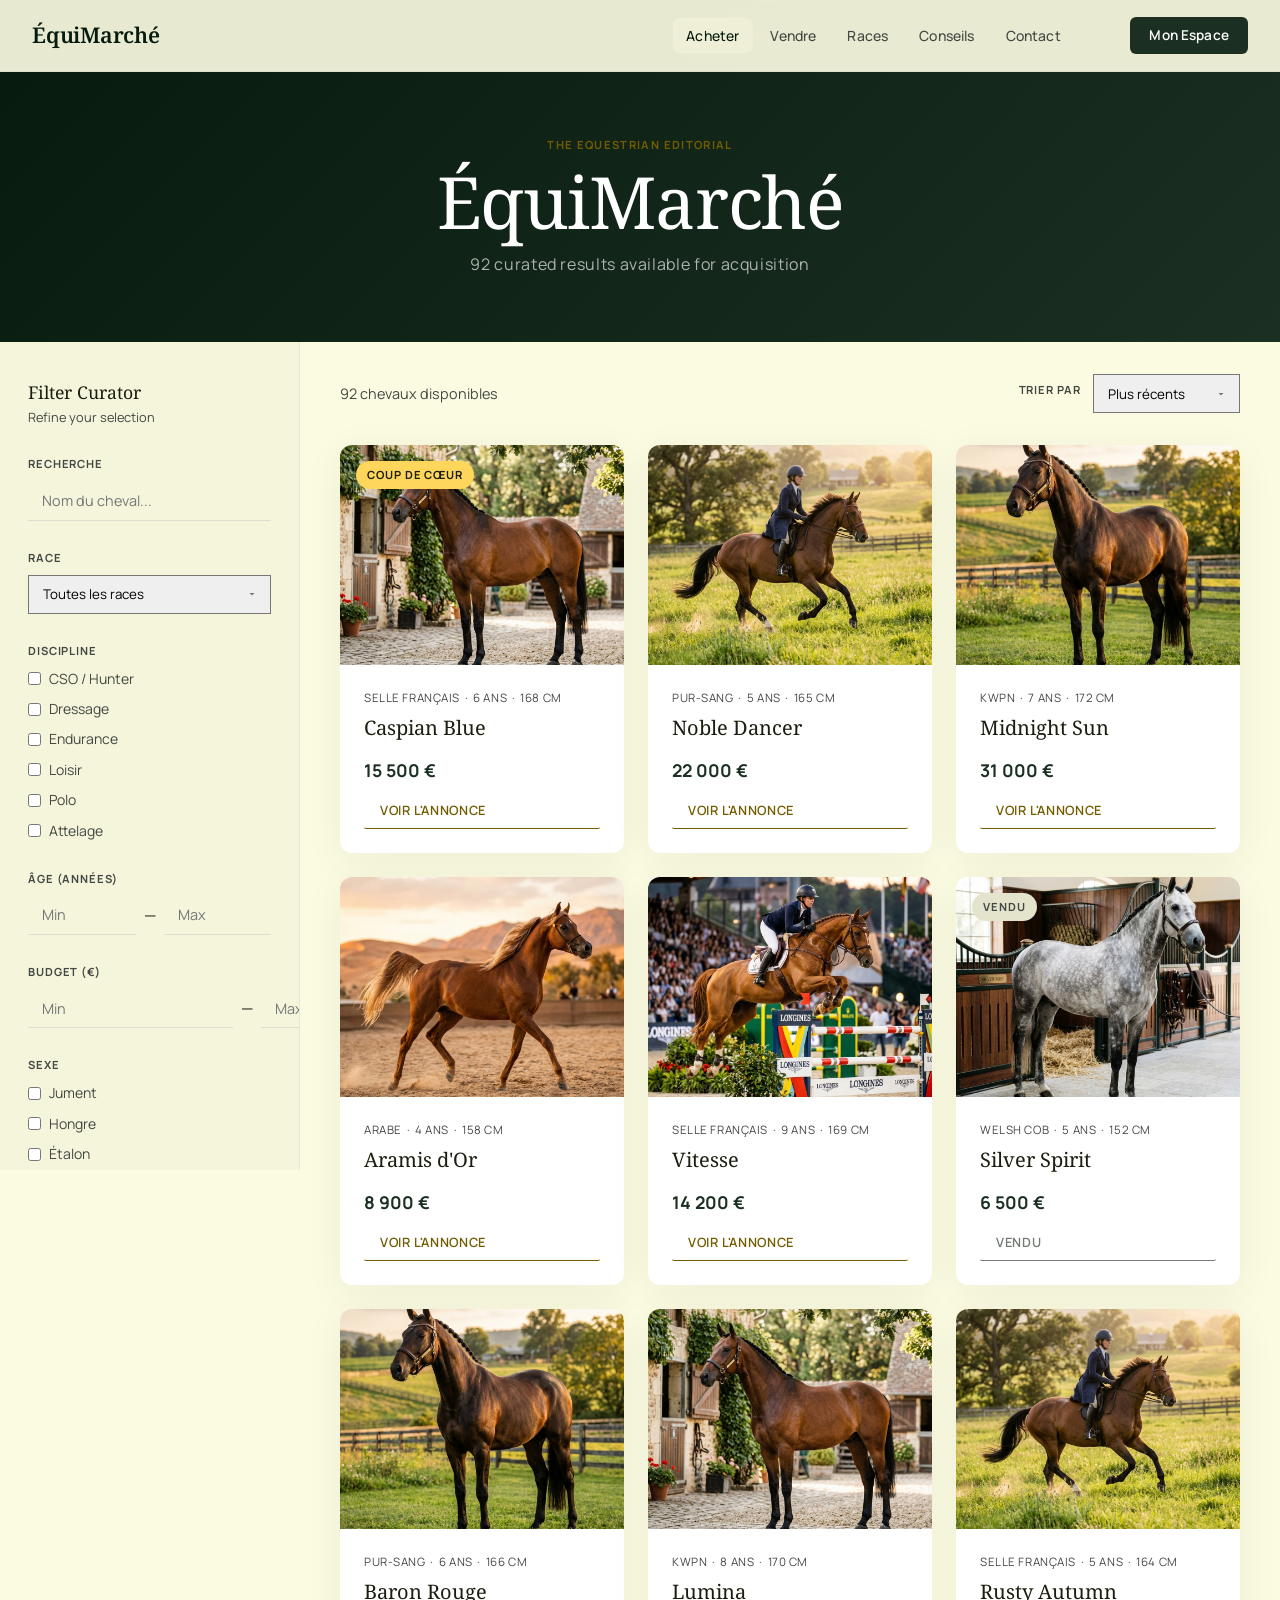
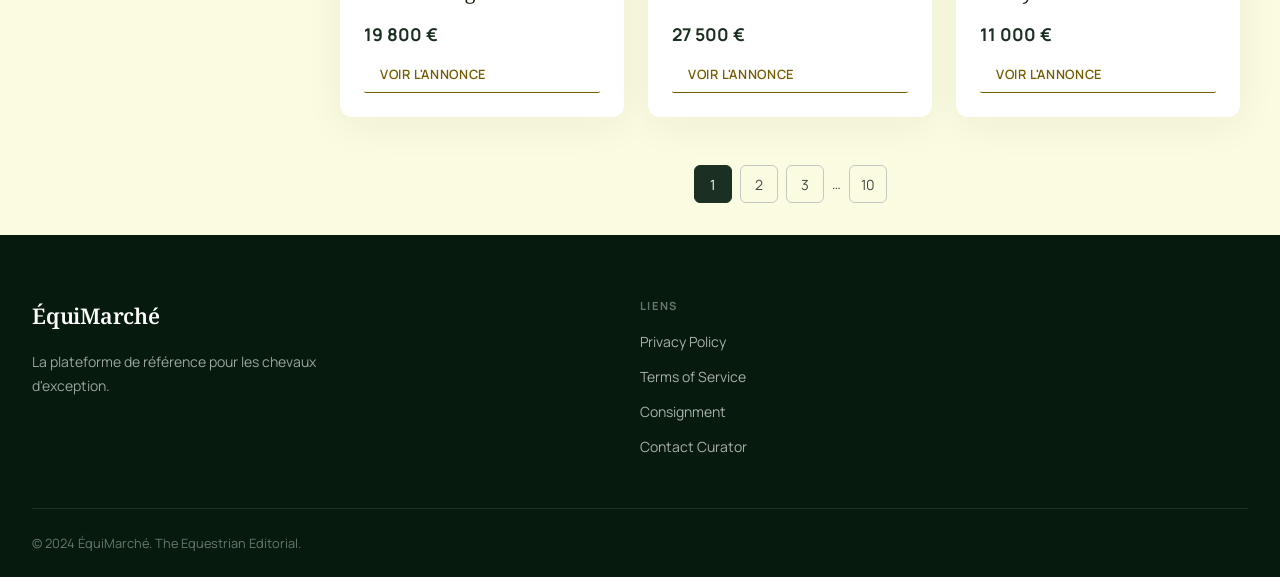
==== commit 83b59343: "images" ====
--- a/catalogue.html
+++ b/catalogue.html
@@ -131,7 +131,7 @@
 
         <article class="horse-card" data-href="cheval-detail.html">
           <div class="horse-card__image-wrap">
-            <img src="https://images.unsplash.com/photo-1553284965-83fd3e82fa5a?w=500&auto=format&fit=crop&q=80" alt="Caspian Blue" class="horse-card__img">
+            <img src="img/horse-caspian-blue.png" alt="Caspian Blue" class="horse-card__img">
             <span class="horse-card__badge">Coup de cœur</span>
           </div>
           <div class="horse-card__body">
@@ -144,7 +144,7 @@
 
         <article class="horse-card">
           <div class="horse-card__image-wrap">
-            <img src="https://images.unsplash.com/photo-1598974357801-cbca100e65ca?w=500&auto=format&fit=crop&q=80" alt="Noble Dancer" class="horse-card__img">
+            <img src="img/hero-horse.png" alt="Noble Dancer" class="horse-card__img">
           </div>
           <div class="horse-card__body">
             <div class="horse-card__meta"><span>Pur-Sang</span><span class="dot">·</span><span>5 ans</span><span class="dot">·</span><span>165 cm</span></div>
@@ -156,7 +156,7 @@
 
         <article class="horse-card">
           <div class="horse-card__image-wrap">
-            <img src="https://images.unsplash.com/photo-1534773728-71b859d8a21f?w=500&auto=format&fit=crop&q=80" alt="Midnight Sun" class="horse-card__img">
+            <img src="img/horse-noble-dancer.png" alt="Midnight Sun" class="horse-card__img">
           </div>
           <div class="horse-card__body">
             <div class="horse-card__meta"><span>KWPN</span><span class="dot">·</span><span>7 ans</span><span class="dot">·</span><span>172 cm</span></div>
@@ -168,7 +168,7 @@
 
         <article class="horse-card">
           <div class="horse-card__image-wrap">
-            <img src="https://images.unsplash.com/photo-1566073771259-6a8506099945?w=500&auto=format&fit=crop&q=80" alt="Aramis d'Or" class="horse-card__img">
+            <img src="img/horse-ksar-dor.png" alt="Aramis d'Or" class="horse-card__img">
           </div>
           <div class="horse-card__body">
             <div class="horse-card__meta"><span>Arabe</span><span class="dot">·</span><span>4 ans</span><span class="dot">·</span><span>158 cm</span></div>
@@ -180,7 +180,7 @@
 
         <article class="horse-card">
           <div class="horse-card__image-wrap">
-            <img src="https://images.unsplash.com/photo-1643737773219-dcb9b6d3cde2?w=500&auto=format&fit=crop&q=80" alt="Vitesse" class="horse-card__img">
+            <img src="img/horse-valkyrie.png" alt="Vitesse" class="horse-card__img">
           </div>
           <div class="horse-card__body">
             <div class="horse-card__meta"><span>Selle Français</span><span class="dot">·</span><span>9 ans</span><span class="dot">·</span><span>169 cm</span></div>
@@ -192,7 +192,7 @@
 
         <article class="horse-card">
           <div class="horse-card__image-wrap">
-            <img src="https://images.unsplash.com/photo-1481656023948-ce1d0e9c5857?w=500&auto=format&fit=crop&q=80" alt="Silver Spirit" class="horse-card__img">
+            <img src="img/horse-silver-mist.png" alt="Silver Spirit" class="horse-card__img">
             <span class="horse-card__badge horse-card__badge--sold">Vendu</span>
           </div>
           <div class="horse-card__body">
@@ -205,7 +205,7 @@
 
         <article class="horse-card">
           <div class="horse-card__image-wrap">
-            <img src="https://images.unsplash.com/photo-1556731834-d28ba6d95c78?w=500&auto=format&fit=crop&q=80" alt="Baron Rouge" class="horse-card__img">
+            <img src="img/horse-noble-dancer.png" alt="Baron Rouge" class="horse-card__img">
           </div>
           <div class="horse-card__body">
             <div class="horse-card__meta"><span>Pur-Sang</span><span class="dot">·</span><span>6 ans</span><span class="dot">·</span><span>166 cm</span></div>
@@ -217,7 +217,7 @@
 
         <article class="horse-card">
           <div class="horse-card__image-wrap">
-            <img src="https://images.unsplash.com/photo-1598974357801-cbca100e65ca?w=500&auto=format&fit=crop&q=80" alt="Lumina" class="horse-card__img">
+            <img src="img/horse-caspian-blue.png" alt="Lumina" class="horse-card__img">
           </div>
           <div class="horse-card__body">
             <div class="horse-card__meta"><span>KWPN</span><span class="dot">·</span><span>8 ans</span><span class="dot">·</span><span>170 cm</span></div>
@@ -229,7 +229,7 @@
 
         <article class="horse-card">
           <div class="horse-card__image-wrap">
-            <img src="https://images.unsplash.com/photo-1534773728-71b859d8a21f?w=500&auto=format&fit=crop&q=80" alt="Rusty Autumn" class="horse-card__img">
+            <img src="img/hero-horse.png" alt="Rusty Autumn" class="horse-card__img">
           </div>
           <div class="horse-card__body">
             <div class="horse-card__meta"><span>Selle Français</span><span class="dot">·</span><span>5 ans</span><span class="dot">·</span><span>164 cm</span></div>
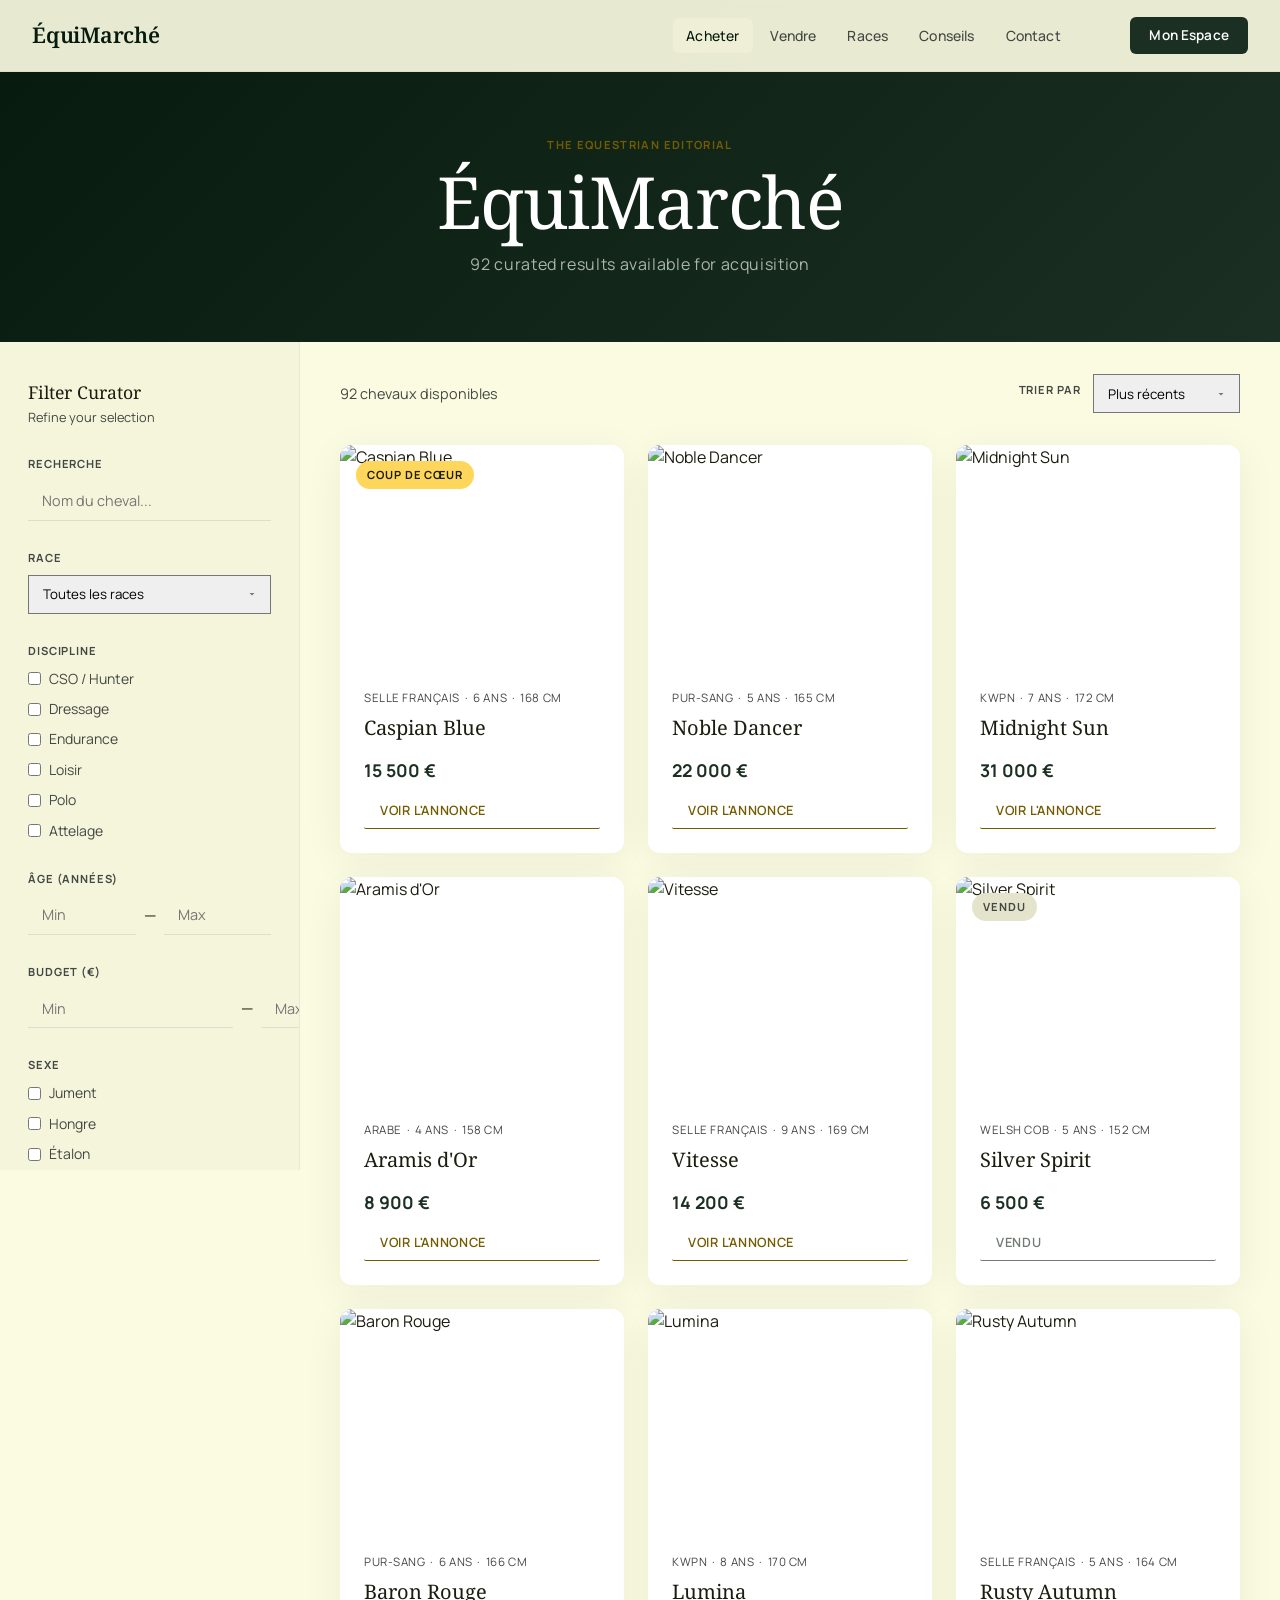
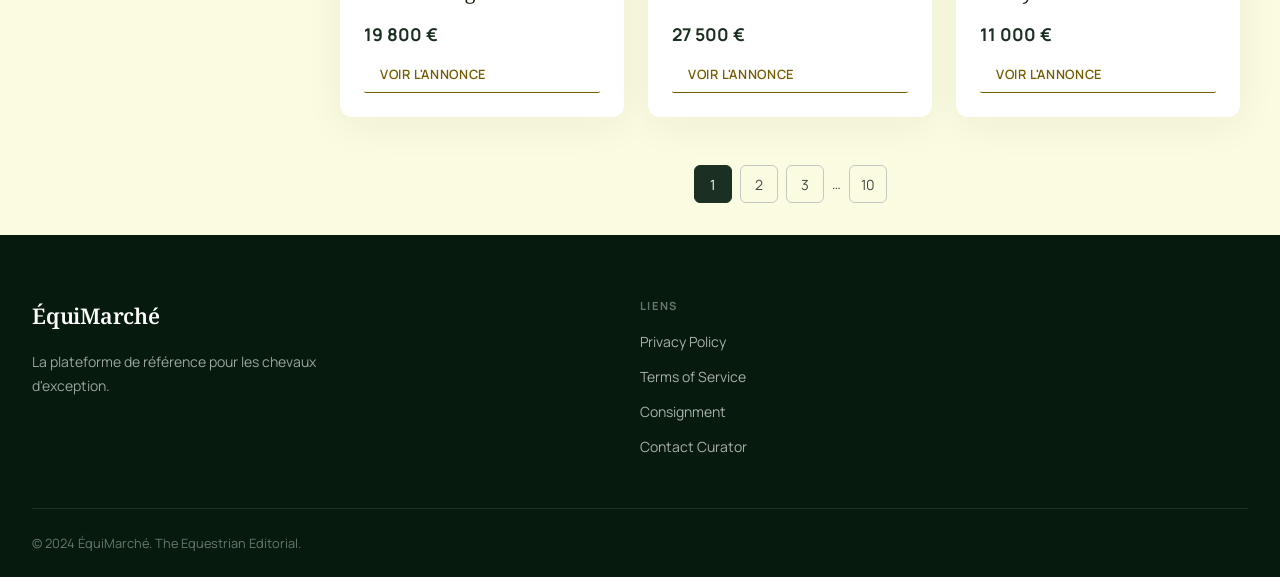
==== commit 05321ecf: "images 2" ====
--- a/catalogue.html
+++ b/catalogue.html
@@ -131,7 +131,7 @@
 
         <article class="horse-card" data-href="cheval-detail.html">
           <div class="horse-card__image-wrap">
-            <img src="img/horse-caspian-blue.png" alt="Caspian Blue" class="horse-card__img">
+            <img src="https://images.unsplash.com/photo-1553284965-83fd3e82fa5a?w=500&auto=format&fit=crop&q=80" alt="Caspian Blue" class="horse-card__img">
             <span class="horse-card__badge">Coup de cœur</span>
           </div>
           <div class="horse-card__body">
@@ -144,7 +144,7 @@
 
         <article class="horse-card">
           <div class="horse-card__image-wrap">
-            <img src="img/hero-horse.png" alt="Noble Dancer" class="horse-card__img">
+            <img src="https://images.unsplash.com/photo-1598974357801-cbca100e65ca?w=500&auto=format&fit=crop&q=80" alt="Noble Dancer" class="horse-card__img">
           </div>
           <div class="horse-card__body">
             <div class="horse-card__meta"><span>Pur-Sang</span><span class="dot">·</span><span>5 ans</span><span class="dot">·</span><span>165 cm</span></div>
@@ -156,7 +156,7 @@
 
         <article class="horse-card">
           <div class="horse-card__image-wrap">
-            <img src="img/horse-noble-dancer.png" alt="Midnight Sun" class="horse-card__img">
+            <img src="https://images.unsplash.com/photo-1534773728-71b859d8a21f?w=500&auto=format&fit=crop&q=80" alt="Midnight Sun" class="horse-card__img">
           </div>
           <div class="horse-card__body">
             <div class="horse-card__meta"><span>KWPN</span><span class="dot">·</span><span>7 ans</span><span class="dot">·</span><span>172 cm</span></div>
@@ -168,7 +168,7 @@
 
         <article class="horse-card">
           <div class="horse-card__image-wrap">
-            <img src="img/horse-ksar-dor.png" alt="Aramis d'Or" class="horse-card__img">
+            <img src="https://images.unsplash.com/photo-1566073771259-6a8506099945?w=500&auto=format&fit=crop&q=80" alt="Aramis d'Or" class="horse-card__img">
           </div>
           <div class="horse-card__body">
             <div class="horse-card__meta"><span>Arabe</span><span class="dot">·</span><span>4 ans</span><span class="dot">·</span><span>158 cm</span></div>
@@ -180,7 +180,7 @@
 
         <article class="horse-card">
           <div class="horse-card__image-wrap">
-            <img src="img/horse-valkyrie.png" alt="Vitesse" class="horse-card__img">
+            <img src="https://images.unsplash.com/photo-1643737773219-dcb9b6d3cde2?w=500&auto=format&fit=crop&q=80" alt="Vitesse" class="horse-card__img">
           </div>
           <div class="horse-card__body">
             <div class="horse-card__meta"><span>Selle Français</span><span class="dot">·</span><span>9 ans</span><span class="dot">·</span><span>169 cm</span></div>
@@ -192,7 +192,7 @@
 
         <article class="horse-card">
           <div class="horse-card__image-wrap">
-            <img src="img/horse-silver-mist.png" alt="Silver Spirit" class="horse-card__img">
+            <img src="https://images.unsplash.com/photo-1481656023948-ce1d0e9c5857?w=500&auto=format&fit=crop&q=80" alt="Silver Spirit" class="horse-card__img">
             <span class="horse-card__badge horse-card__badge--sold">Vendu</span>
           </div>
           <div class="horse-card__body">
@@ -205,7 +205,7 @@
 
         <article class="horse-card">
           <div class="horse-card__image-wrap">
-            <img src="img/horse-noble-dancer.png" alt="Baron Rouge" class="horse-card__img">
+            <img src="https://images.unsplash.com/photo-1556731834-d28ba6d95c78?w=500&auto=format&fit=crop&q=80" alt="Baron Rouge" class="horse-card__img">
           </div>
           <div class="horse-card__body">
             <div class="horse-card__meta"><span>Pur-Sang</span><span class="dot">·</span><span>6 ans</span><span class="dot">·</span><span>166 cm</span></div>
@@ -217,7 +217,7 @@
 
         <article class="horse-card">
           <div class="horse-card__image-wrap">
-            <img src="img/horse-caspian-blue.png" alt="Lumina" class="horse-card__img">
+            <img src="https://images.unsplash.com/photo-1598974357801-cbca100e65ca?w=500&auto=format&fit=crop&q=80" alt="Lumina" class="horse-card__img">
           </div>
           <div class="horse-card__body">
             <div class="horse-card__meta"><span>KWPN</span><span class="dot">·</span><span>8 ans</span><span class="dot">·</span><span>170 cm</span></div>
@@ -229,7 +229,7 @@
 
         <article class="horse-card">
           <div class="horse-card__image-wrap">
-            <img src="img/hero-horse.png" alt="Rusty Autumn" class="horse-card__img">
+            <img src="https://images.unsplash.com/photo-1534773728-71b859d8a21f?w=500&auto=format&fit=crop&q=80" alt="Rusty Autumn" class="horse-card__img">
           </div>
           <div class="horse-card__body">
             <div class="horse-card__meta"><span>Selle Français</span><span class="dot">·</span><span>5 ans</span><span class="dot">·</span><span>164 cm</span></div>
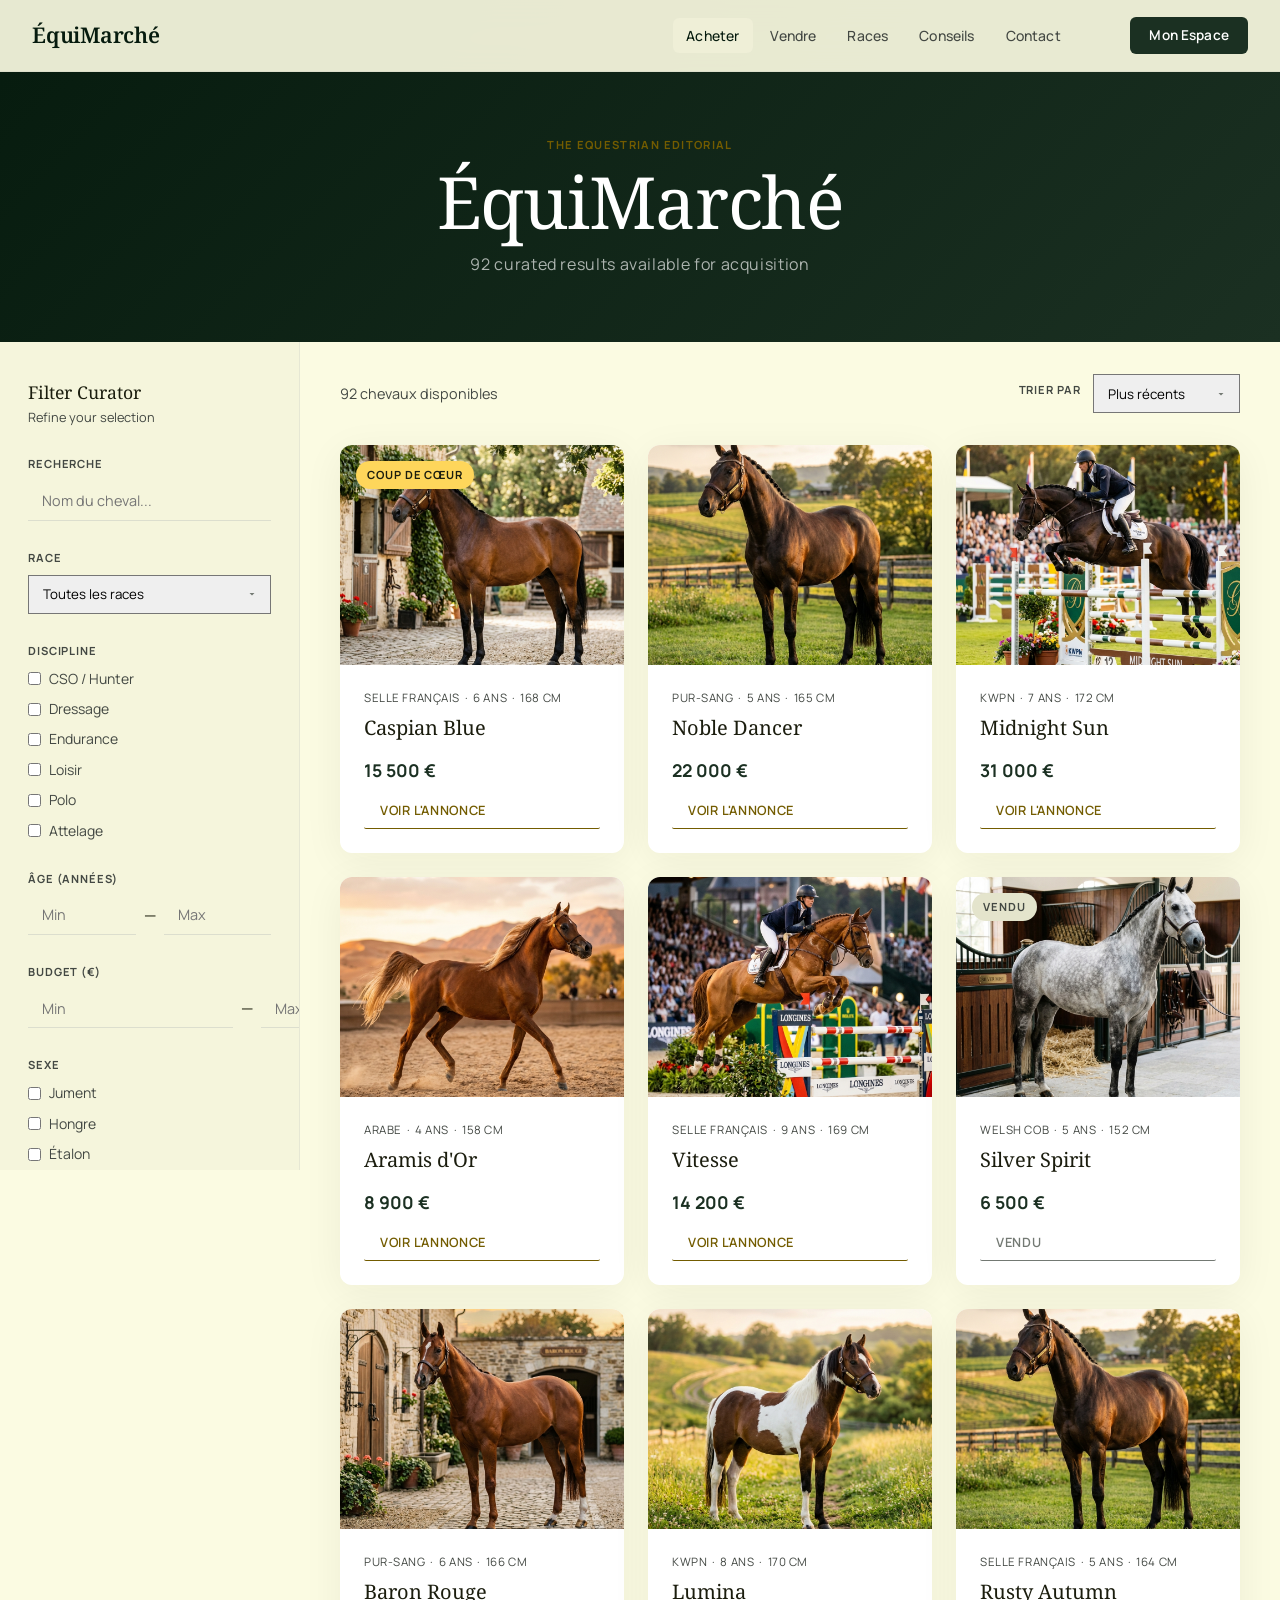
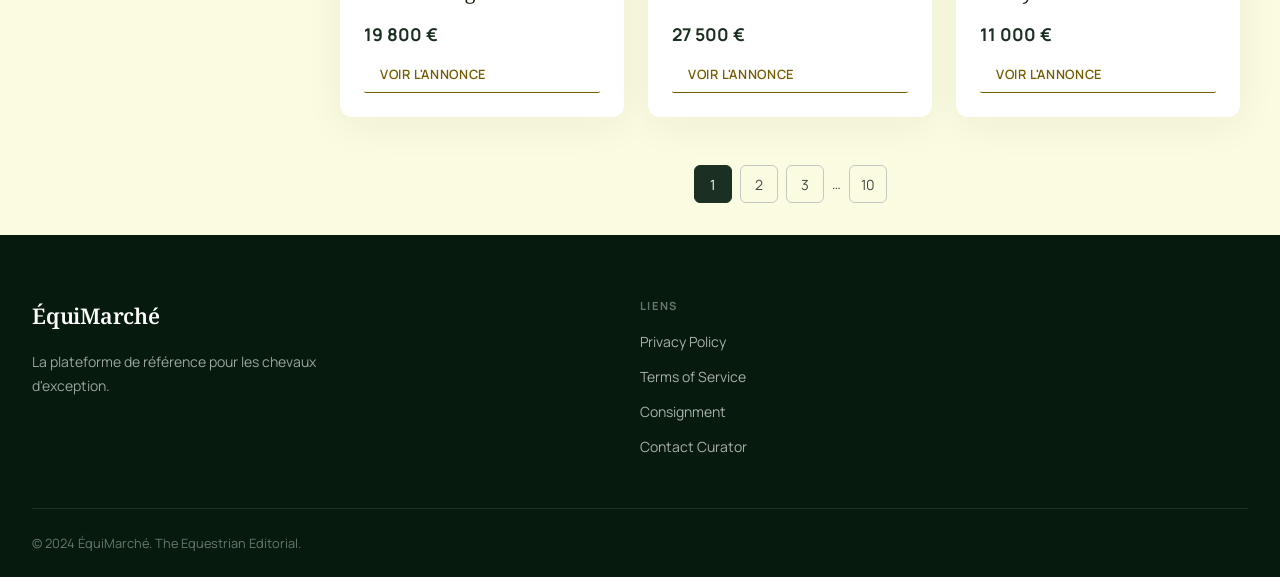
==== commit c7dc34b0: "Images push" ====
--- a/catalogue.html
+++ b/catalogue.html
@@ -131,7 +131,7 @@
 
         <article class="horse-card" data-href="cheval-detail.html">
           <div class="horse-card__image-wrap">
-            <img src="https://images.unsplash.com/photo-1553284965-83fd3e82fa5a?w=500&auto=format&fit=crop&q=80" alt="Caspian Blue" class="horse-card__img">
+            <img src="img/horse-caspian-blue.png" alt="Caspian Blue" class="horse-card__img">
             <span class="horse-card__badge">Coup de cœur</span>
           </div>
           <div class="horse-card__body">
@@ -144,7 +144,7 @@
 
         <article class="horse-card">
           <div class="horse-card__image-wrap">
-            <img src="https://images.unsplash.com/photo-1598974357801-cbca100e65ca?w=500&auto=format&fit=crop&q=80" alt="Noble Dancer" class="horse-card__img">
+            <img src="img/horse-noble-dancer.png" alt="Noble Dancer" class="horse-card__img">
           </div>
           <div class="horse-card__body">
             <div class="horse-card__meta"><span>Pur-Sang</span><span class="dot">·</span><span>5 ans</span><span class="dot">·</span><span>165 cm</span></div>
@@ -156,7 +156,7 @@
 
         <article class="horse-card">
           <div class="horse-card__image-wrap">
-            <img src="https://images.unsplash.com/photo-1534773728-71b859d8a21f?w=500&auto=format&fit=crop&q=80" alt="Midnight Sun" class="horse-card__img">
+            <img src="img/horse-midnight-sun.png" alt="Midnight Sun" class="horse-card__img">
           </div>
           <div class="horse-card__body">
             <div class="horse-card__meta"><span>KWPN</span><span class="dot">·</span><span>7 ans</span><span class="dot">·</span><span>172 cm</span></div>
@@ -168,7 +168,7 @@
 
         <article class="horse-card">
           <div class="horse-card__image-wrap">
-            <img src="https://images.unsplash.com/photo-1566073771259-6a8506099945?w=500&auto=format&fit=crop&q=80" alt="Aramis d'Or" class="horse-card__img">
+            <img src="img/horse-ksar-dor.png" alt="Aramis d'Or" class="horse-card__img">
           </div>
           <div class="horse-card__body">
             <div class="horse-card__meta"><span>Arabe</span><span class="dot">·</span><span>4 ans</span><span class="dot">·</span><span>158 cm</span></div>
@@ -180,7 +180,7 @@
 
         <article class="horse-card">
           <div class="horse-card__image-wrap">
-            <img src="https://images.unsplash.com/photo-1643737773219-dcb9b6d3cde2?w=500&auto=format&fit=crop&q=80" alt="Vitesse" class="horse-card__img">
+            <img src="img/horse-valkyrie.png" alt="Vitesse" class="horse-card__img">
           </div>
           <div class="horse-card__body">
             <div class="horse-card__meta"><span>Selle Français</span><span class="dot">·</span><span>9 ans</span><span class="dot">·</span><span>169 cm</span></div>
@@ -192,7 +192,7 @@
 
         <article class="horse-card">
           <div class="horse-card__image-wrap">
-            <img src="https://images.unsplash.com/photo-1481656023948-ce1d0e9c5857?w=500&auto=format&fit=crop&q=80" alt="Silver Spirit" class="horse-card__img">
+            <img src="img/horse-silver-mist.png" alt="Silver Spirit" class="horse-card__img">
             <span class="horse-card__badge horse-card__badge--sold">Vendu</span>
           </div>
           <div class="horse-card__body">
@@ -205,7 +205,7 @@
 
         <article class="horse-card">
           <div class="horse-card__image-wrap">
-            <img src="https://images.unsplash.com/photo-1556731834-d28ba6d95c78?w=500&auto=format&fit=crop&q=80" alt="Baron Rouge" class="horse-card__img">
+            <img src="img/horse-baron-rouge.png" alt="Baron Rouge" class="horse-card__img">
           </div>
           <div class="horse-card__body">
             <div class="horse-card__meta"><span>Pur-Sang</span><span class="dot">·</span><span>6 ans</span><span class="dot">·</span><span>166 cm</span></div>
@@ -217,7 +217,7 @@
 
         <article class="horse-card">
           <div class="horse-card__image-wrap">
-            <img src="https://images.unsplash.com/photo-1598974357801-cbca100e65ca?w=500&auto=format&fit=crop&q=80" alt="Lumina" class="horse-card__img">
+            <img src="img/horse-dakota-sky.png" alt="Lumina" class="horse-card__img">
           </div>
           <div class="horse-card__body">
             <div class="horse-card__meta"><span>KWPN</span><span class="dot">·</span><span>8 ans</span><span class="dot">·</span><span>170 cm</span></div>
@@ -229,7 +229,7 @@
 
         <article class="horse-card">
           <div class="horse-card__image-wrap">
-            <img src="https://images.unsplash.com/photo-1534773728-71b859d8a21f?w=500&auto=format&fit=crop&q=80" alt="Rusty Autumn" class="horse-card__img">
+            <img src="img/horse-noble-dancer.png" alt="Rusty Autumn" class="horse-card__img">
           </div>
           <div class="horse-card__body">
             <div class="horse-card__meta"><span>Selle Français</span><span class="dot">·</span><span>5 ans</span><span class="dot">·</span><span>164 cm</span></div>
